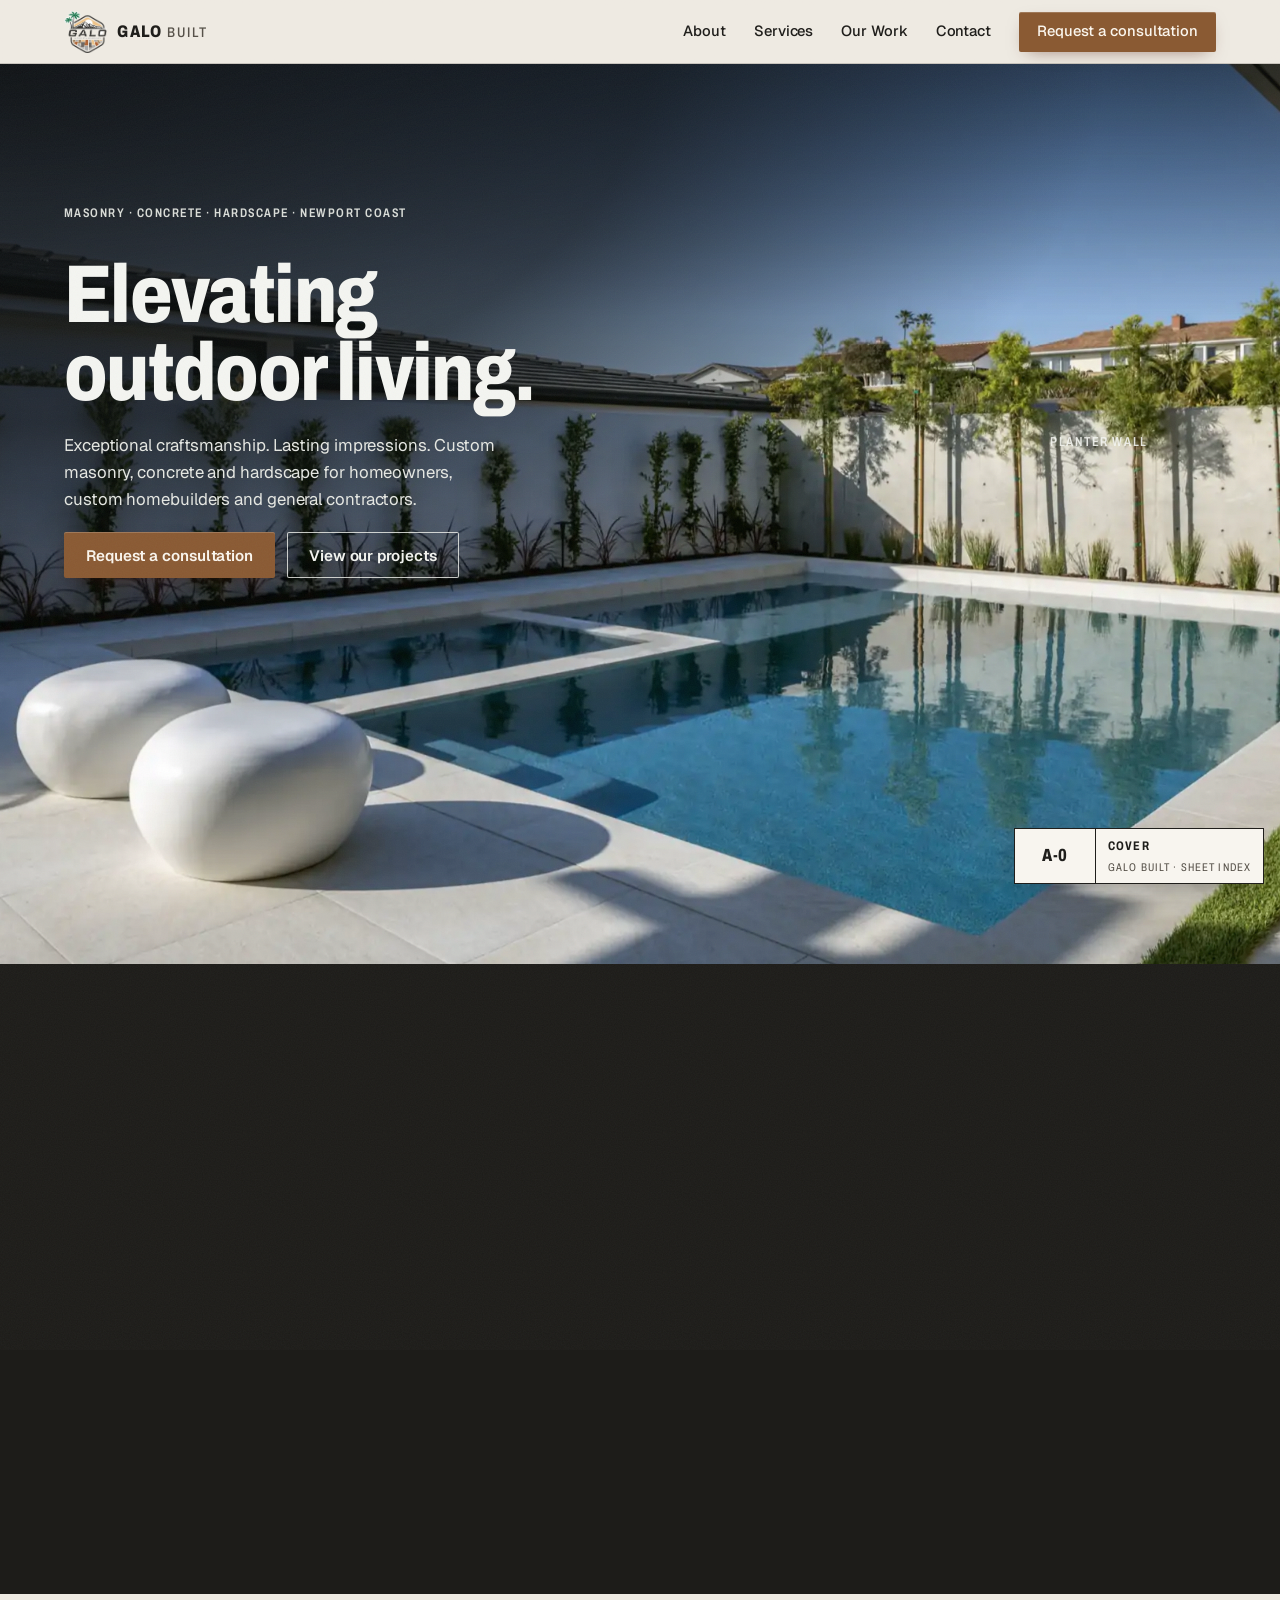
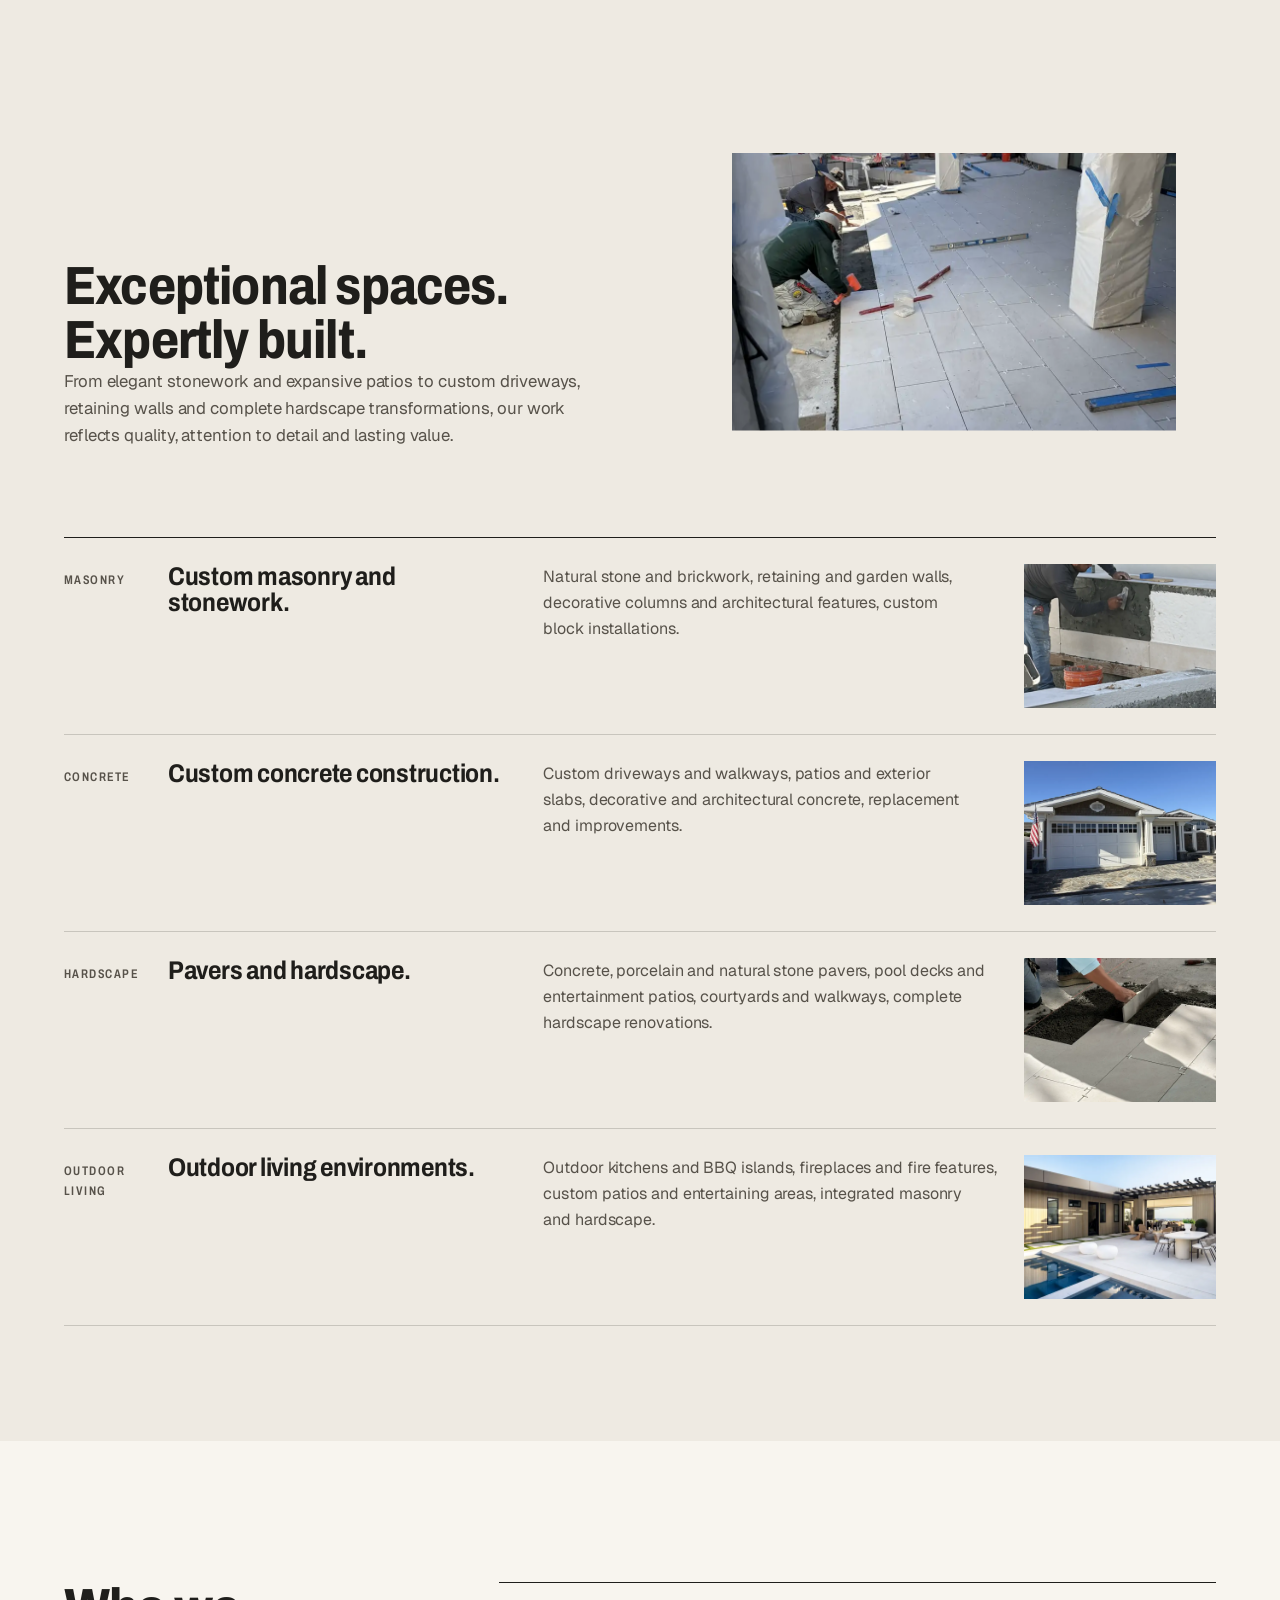
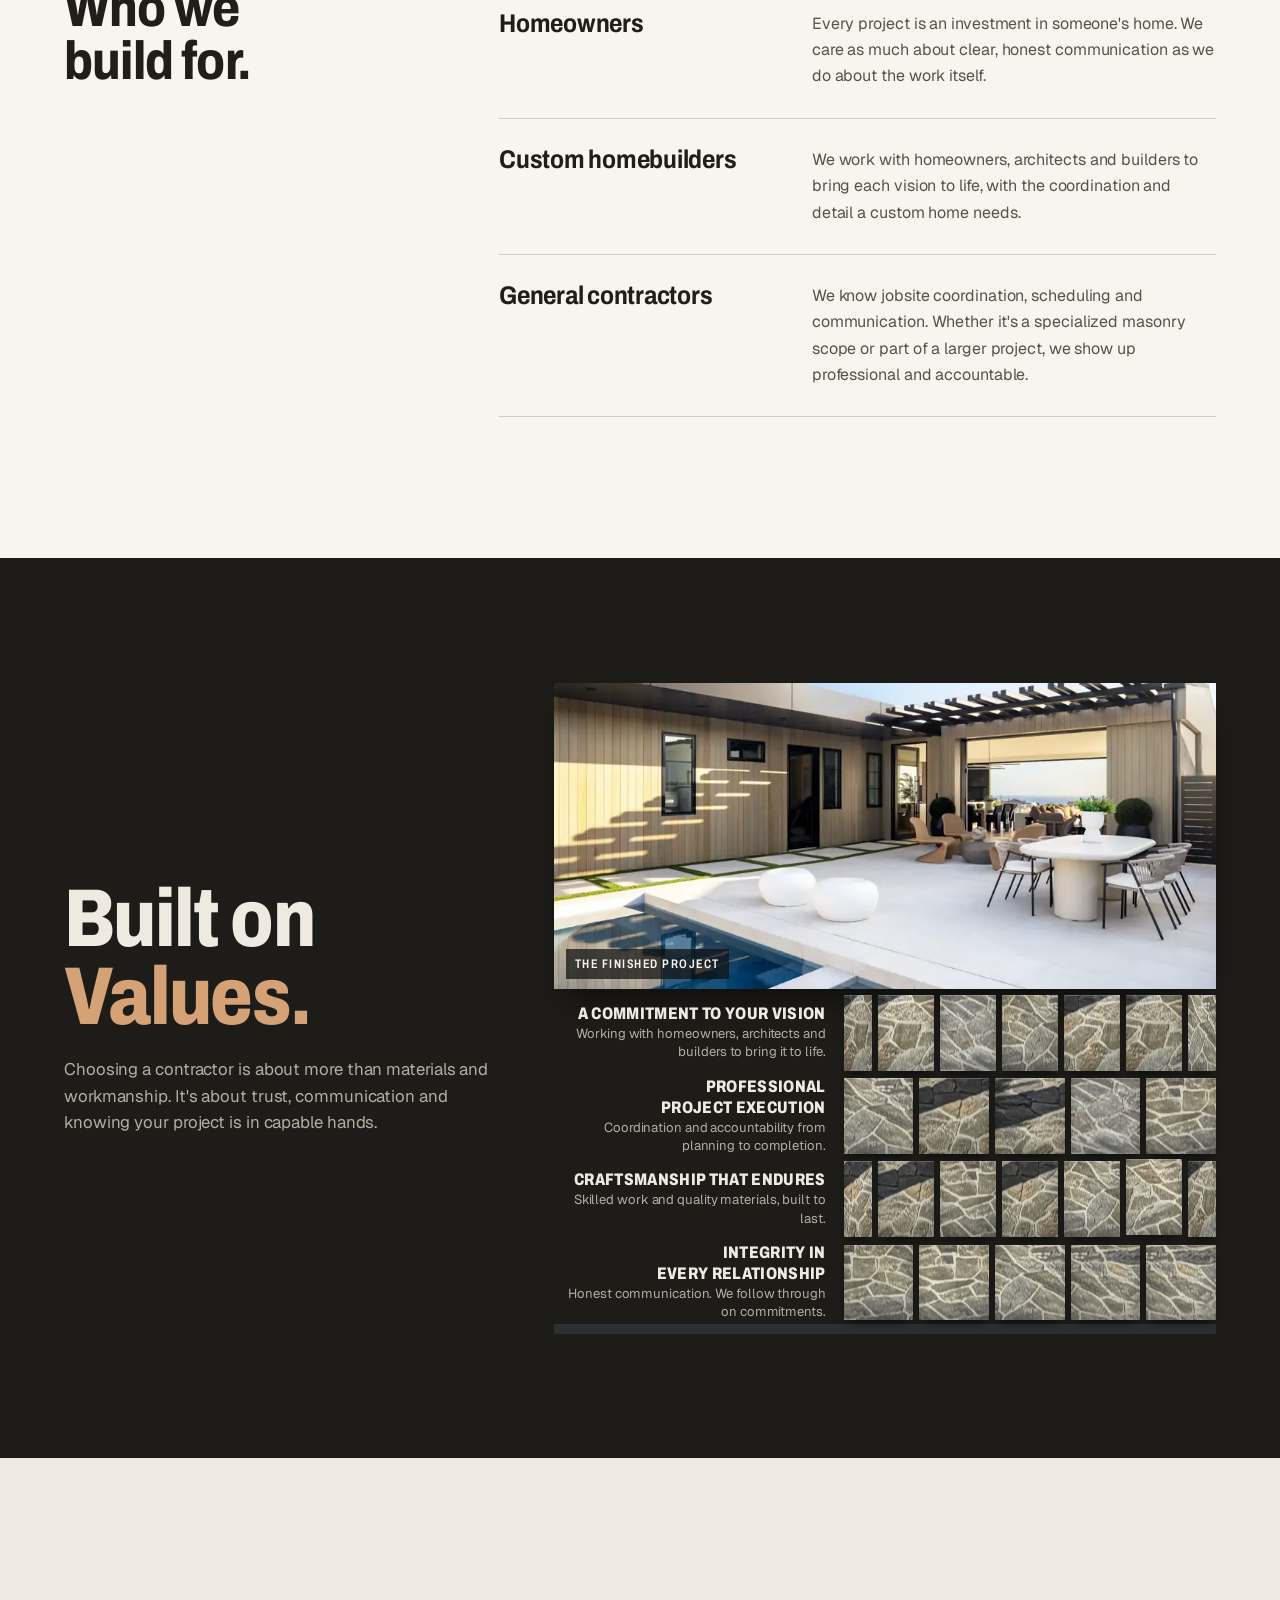
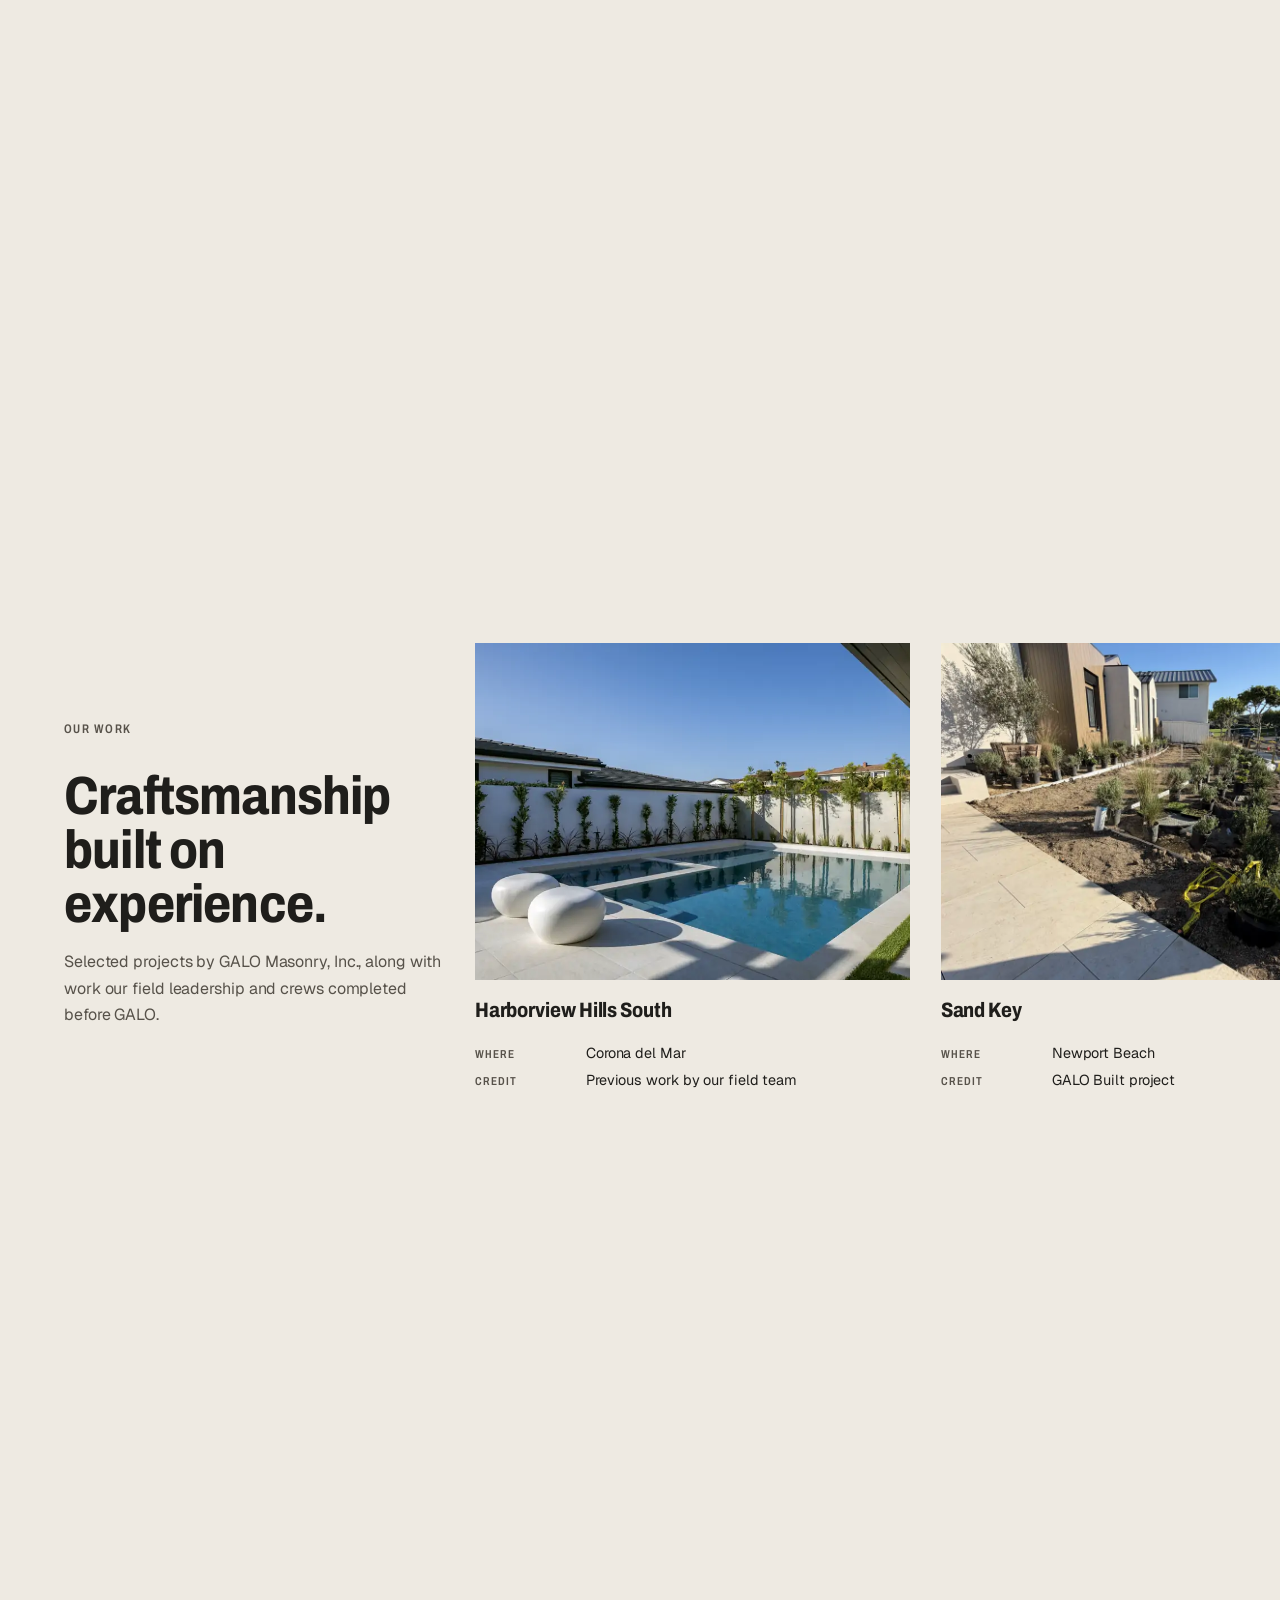
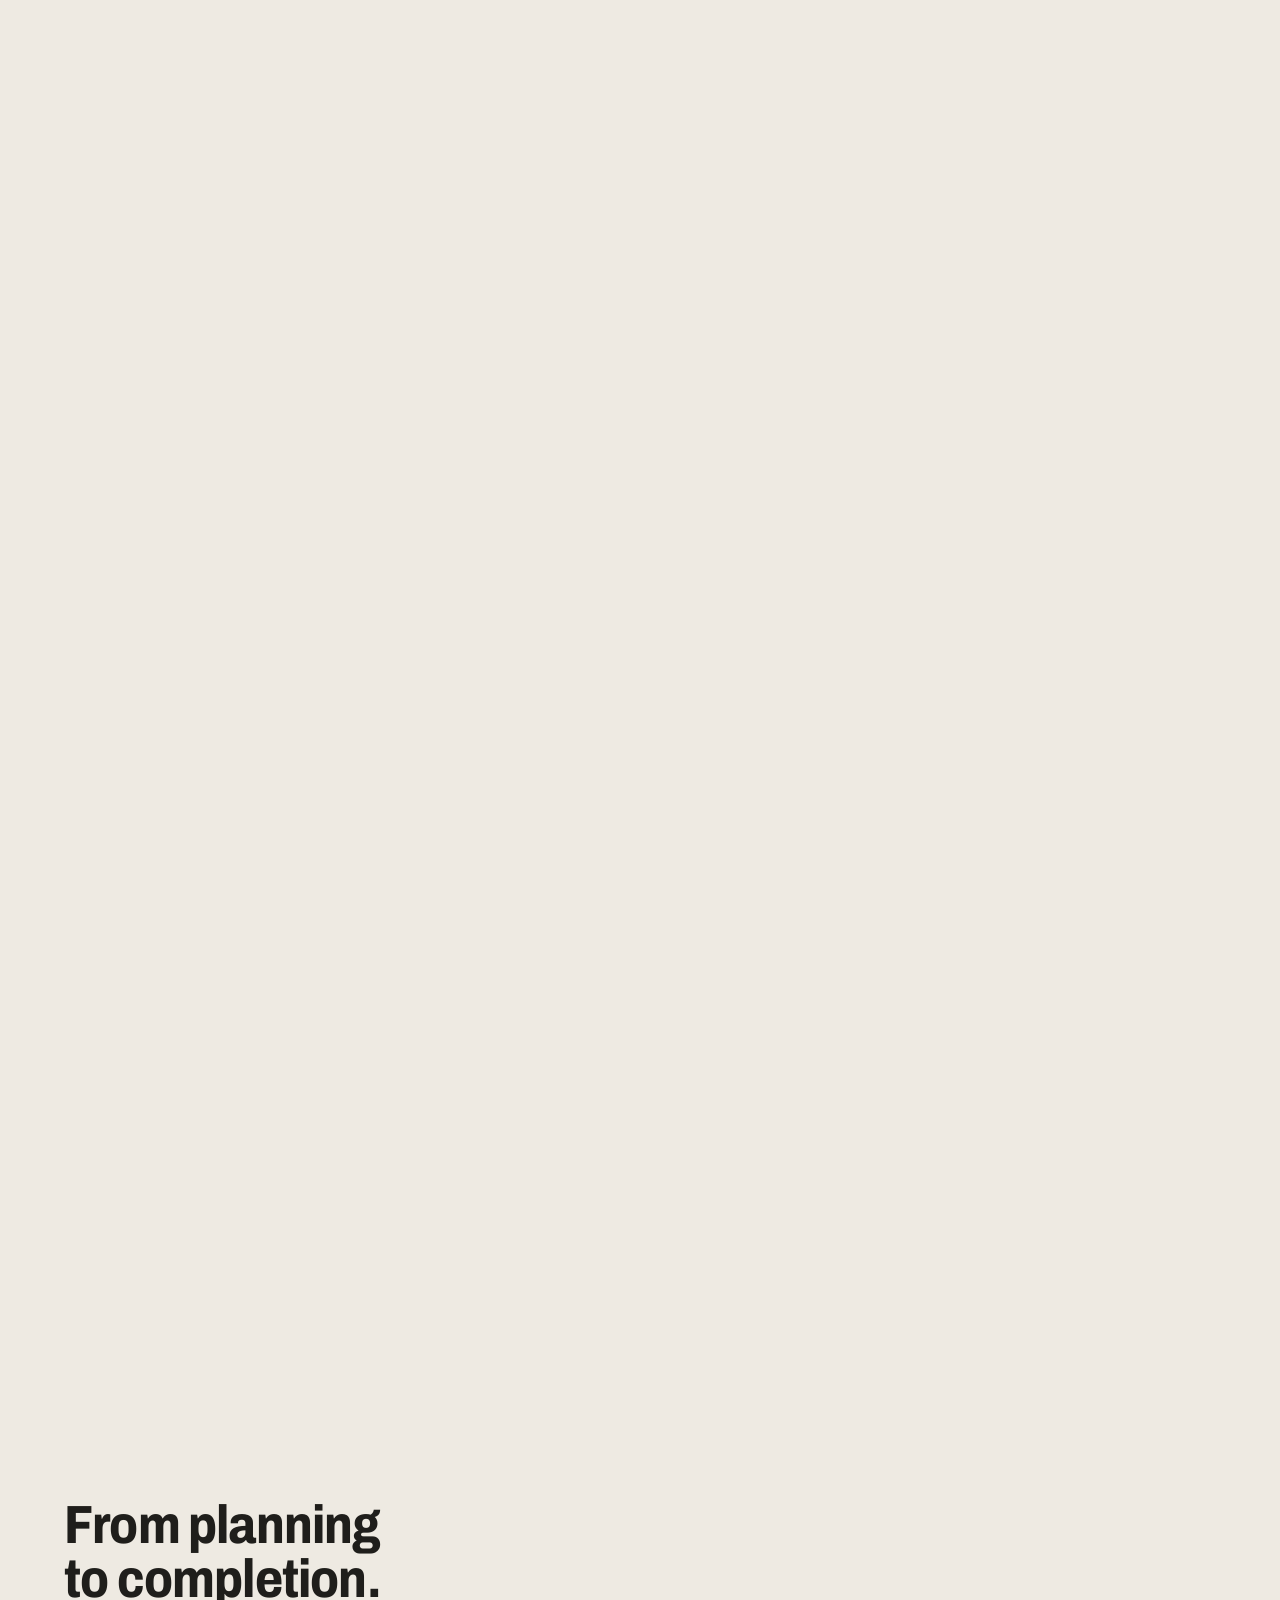
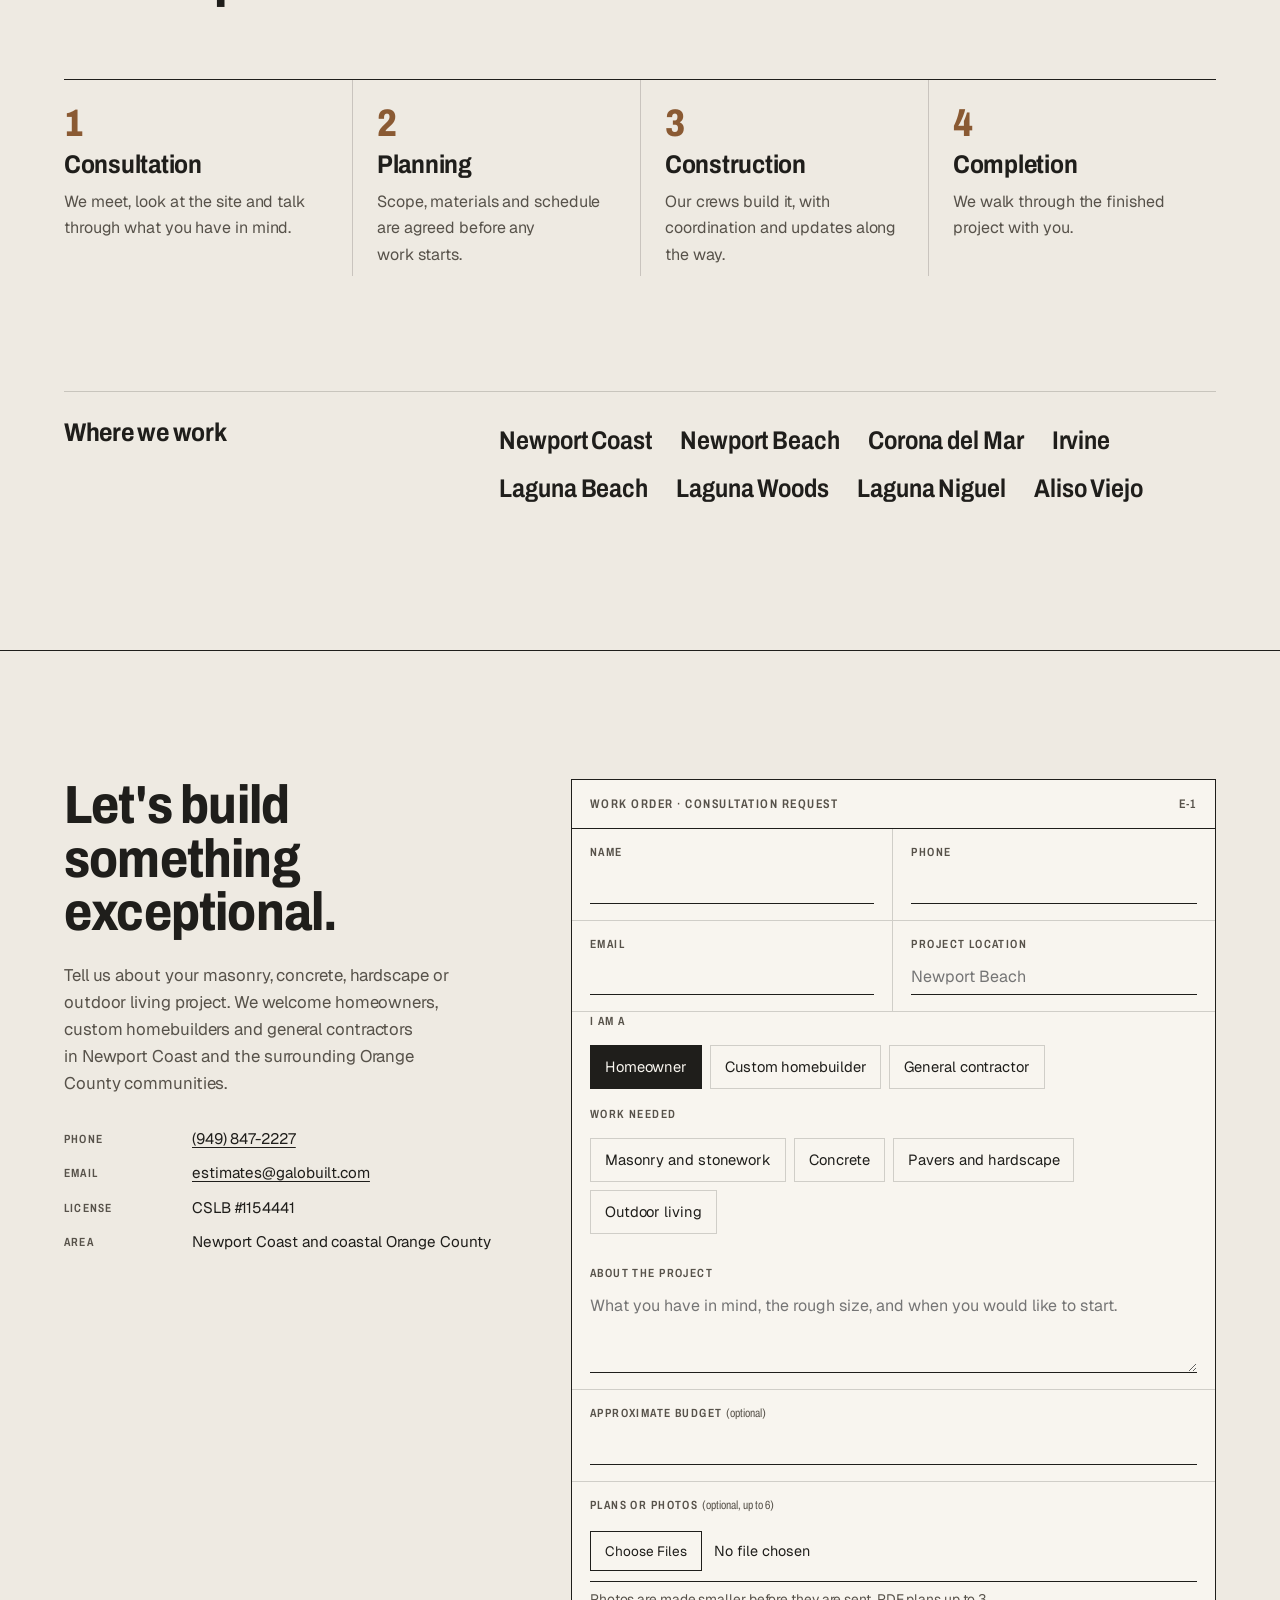
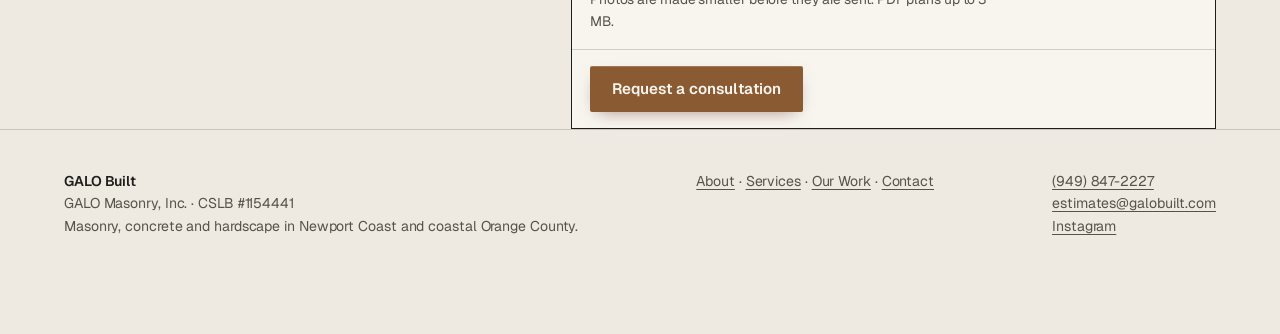
==== index.html @ 167ad01f "Website editor at /admin: page text, project photos, phone and email. Saves commit to GitHub, Vercel" ====
<!doctype html>
<html lang="en">
<head>
<meta charset="utf-8">
<meta name="viewport" content="width=device-width, initial-scale=1, viewport-fit=cover">
<title>GALO Built · Masonry, Concrete and Hardscape in Newport Coast and Orange County</title>
<meta name="description" content="GALO Built (GALO Masonry, Inc.) builds custom masonry, concrete and hardscape for homeowners, custom homebuilders and general contractors in Newport Coast, Newport Beach, Corona del Mar and coastal Orange County. CSLB #1154441.">
<link rel="icon" type="image/png" href="favicon.png">
<link rel="apple-touch-icon" href="apple-touch-icon.png">
<link rel="preconnect" href="https://fonts.googleapis.com">
<link rel="preconnect" href="https://fonts.gstatic.com" crossorigin>
<link href="https://fonts.googleapis.com/css2?family=Archivo:wdth,wght@62..125,400..900&family=Geist:wght@400;500;600&display=swap" rel="stylesheet">
<link rel="preload" as="image" href="assets/galo/hvhs-courtyard-s.webp" imagesrcset="assets/galo/hvhs-courtyard-s.webp 900w, assets/galo/hvhs-courtyard.webp 2400w" imagesizes="100vw" fetchpriority="high">
<link rel="stylesheet" href="scrollcraft.css">
<link rel="stylesheet" href="site.css">
<script type="application/ld+json">
{"@context":"https://schema.org","@type":"HomeAndConstructionBusiness","name":"GALO Built","legalName":"GALO Masonry, Inc.","url":"https://galobuilt.com","logo":"https://galobuilt.com/assets/galo/logo-512.png","image":"https://galobuilt.com/assets/galo/hvhs-courtyard.webp","telephone":"+1-949-847-2227","email":"estimates@galobuilt.com","slogan":"Built on Values","description":"Custom masonry, concrete and hardscape construction for homeowners, custom homebuilders and general contractors in Newport Coast and coastal Orange County.","areaServed":["Newport Coast","Newport Beach","Corona del Mar","Irvine","Laguna Beach","Laguna Woods","Laguna Niguel","Aliso Viejo"],"address":{"@type":"PostalAddress","addressRegion":"CA","addressCountry":"US"},"sameAs":["https://instagram.com/galobuilt"]}
</script>
<style>
  /* Reserve pinned heights before the engine runs, so nothing jumps (CLS). Same values as data-sc-span. */
  [data-sc-act][data-sc-span] { position: relative; }
  [data-sc-stage] { position: sticky; top: 0; height: 100vh; height: 100svh; overflow: clip; z-index: var(--sc-z-stage); }
  #cover[data-sc-span] { height: 170vh; }
  #values[data-sc-span] { height: 340vh; }
  #projects[data-sc-span] { height: 460vh; }
  /* ---------- Sheet A-0: cover, layered ---------- */
  .cover { background: var(--dark); }
  .cover .sc-stage { overflow: hidden; background: var(--dark); }
  .cover__back { position: absolute; inset: -6% 0 0 0; width: 100%; height: 106%; object-fit: cover; object-position: 50% 62%;
    transform: translate3d(0, calc(var(--sc-p, 0) * -3vh), 0) scale(calc(1.1 - var(--sc-p, 0) * 0.07)); transform-origin: 50% 70%; will-change: transform; }
  .cover__draft { position: absolute; inset: 0; width: 100%; height: 100%; pointer-events: none;
    transform: translate3d(0, calc(var(--sc-p, 0) * -7vh), 0); }
  .cover__draft path, .cover__draft line { stroke: rgba(244,245,241,.78); stroke-width: 1.2; fill: none; vector-effect: non-scaling-stroke;
    stroke-dasharray: 1; stroke-dashoffset: calc(1 - clamp(0, (var(--sc-p, 0) - 0.08) * 2.4, 1)); }
  .cover__draft text { fill: rgba(244,245,241,.9); font: 600 13px var(--sc-font-display); font-stretch: 75%; letter-spacing: .12em;
    opacity: clamp(0, (var(--sc-p, 0) - 0.4) * 4, 1); }
  .cover__course { position: absolute; left: -2%; right: -2%; bottom: 0; height: 46vh;
    background: url(assets/galo/flagstone.webp) 50% 50% / cover; filter: brightness(.8) contrast(1.05);
    clip-path: polygon(0 34%, 14% 34%, 14% 17%, 33% 17%, 33% 34%, 52% 34%, 52% 17%, 71% 17%, 71% 34%, 88% 34%, 88% 17%, 100% 17%, 100% 100%, 0 100%);
    transform: translate3d(0, calc(30vh - var(--sc-p, 0) * 22vh), 0); will-change: transform;
    box-shadow: 0 -30px 60px rgba(0,0,0,.4); }
  .cover__course::after { content: ""; position: absolute; inset: 0; background: linear-gradient(180deg, rgba(0,0,0,.0) 20%, rgba(14,16,17,.55) 100%); }
  .cover__copy { position: absolute; left: var(--sc-gutter); top: calc(var(--bar-h) + clamp(24px, 7vh, 96px)); z-index: 3; max-width: min(720px, 86vw); display: grid; gap: 20px; color: #F4F5F1; }
  .cover__copy .lede { color: #E6E8E3; max-width: 40ch; }
  .cover__copy .tag { color: #DADDD8; }
  .cover__ctas { display: flex; flex-wrap: wrap; gap: 12px; }
  .cover__ctas .btn--ghost { color: #F4F5F1 !important; box-shadow: inset 0 0 0 1px rgba(244,245,241,.8); }
  .cover__ctas .btn--ghost:hover { background: rgba(244,245,241,.12); }
  .cover__scrim { position: absolute; inset: 0; z-index: 2; pointer-events: none;
    background: radial-gradient(120% 95% at 0% 0%, rgba(12,14,15,.9) 0%, rgba(12,14,15,.7) 42%, rgba(12,14,15,0) 72%), linear-gradient(180deg, rgba(12,14,15,.6) 0%, rgba(12,14,15,0) 28%); }

  /* ---------- Sheet S-1: services ---------- */
  .svc { padding: clamp(80px, 11vw, 150px) 0 clamp(64px, 9vw, 120px); }
  .svc__top { display: grid; grid-template-columns: 1.05fr 1fr; gap: clamp(32px, 6vw, 96px); align-items: end; margin-bottom: clamp(48px, 7vw, 88px); }
  .svc__img { aspect-ratio: 16/10; overflow: hidden; }
  .svc__img img { width: 100%; height: 100%; object-fit: cover; }
  .svc__rows { border-top: 1px solid var(--sc-ink); }
  .svc__row { display: grid; grid-template-columns: 5rem 1fr 1.3fr 12rem; gap: 24px; align-items: start; padding: 26px 0; border-bottom: 1px solid var(--line); }
  .svc__row .tag { padding-top: 6px; }
  .svc__row p { margin: 0; }
  .svc__thumb { aspect-ratio: 4/3; overflow: hidden; }
  .svc__thumb img { width: 100%; height: 100%; object-fit: cover; transition: transform .5s var(--sc-ease-out); }
  @media (hover: hover) and (pointer: fine) { .svc__row:hover .svc__thumb img { transform: scale(1.04); } }

  /* ---------- Sheet S-2: who we build for (quiet, type only) ---------- */
  .who { background: var(--sc-surface); padding: clamp(80px, 11vw, 150px) 0; }
  .who__grid { display: grid; grid-template-columns: 1fr 2fr; gap: clamp(32px, 6vw, 96px); }
  .who__list { display: grid; gap: 0; border-top: 1px solid var(--sc-ink); }
  .who__item { display: grid; grid-template-columns: 1fr 1.4fr; gap: 24px; padding: 28px 0; border-bottom: 1px solid var(--line); }

  /* ---------- Sheet V-1: Built on Values (peak) ---------- */
  .values .sc-stage { display: grid; align-items: center; background: var(--dark); color: var(--bone); overflow: hidden; }
  .values__in { display: grid; grid-template-columns: 0.9fr 1.4fr; gap: clamp(32px, 5vw, 80px); align-items: end; width: 100%; max-width: 1320px; margin: 0 auto; padding: 0 var(--sc-gutter); }
  .values__head { display: grid; gap: 20px; align-self: center; }
  .values__head .h-xl { color: var(--bone); }
  .values__head .h-xl em { font-style: normal; color: var(--brick-light); }
  .values__head .lede { color: var(--bone-soft); }
  .site { position: relative; --k: calc((var(--sc-p, 0) - 0.06) * var(--n, 24) / 0.62); }
  .site__plate { position: relative; aspect-ratio: 16 / 7.4; overflow: hidden; margin: 0 0 0;
    --tp: clamp(0, (var(--sc-p, 0) - 0.7) * 5, 1);
    opacity: var(--tp); transform: translate3d(0, calc((1 - var(--tp)) * -14vh), 0); box-shadow: 0 18px 30px -12px rgba(0,0,0,.6); }
  .site__plate img { width: 100%; height: 100%; object-fit: cover; object-position: 50% 60%; }
  .site__plate figcaption { position: absolute; left: 12px; bottom: 10px; color: #F4F5F1; background: rgba(14,16,17,.72); padding: 5px 9px; }
  .wall { display: grid; gap: 6px; padding-top: 6px; }
  .course { display: grid; grid-template-columns: 17rem 1fr; gap: 18px; align-items: center; }
  .course__label { text-align: right; --tl: clamp(0, var(--k) - var(--last), 1); opacity: calc(0.18 + var(--tl) * 0.82); transform: translate3d(calc((1 - var(--tl)) * 10px), 0, 0); }
  .course__label { margin: 0; line-height: 1.25; }
  .course__label b { display: block; font-family: var(--sc-font-display); font-stretch: 80%; font-weight: 800; font-size: 1.05rem; white-space: normal; text-wrap: balance; letter-spacing: .02em; text-transform: uppercase; color: var(--bone); }
  .course__label span { white-space: normal; font-size: .82rem; color: var(--bone-soft); line-height: 1.4; display: block; }
  .blocks { display: flex; gap: 6px; height: clamp(52px, 8.4vh, 84px); }
  .blk { flex: 2 1 0; background: url(assets/galo/flagstone.webp) var(--bx, 0) 50% / 900% 160%; border-radius: 1px;
    box-shadow: inset 0 1px 0 rgba(255,255,255,.22), inset 0 -8px 14px rgba(0,0,0,.28), 0 6px 10px -4px rgba(0,0,0,.6);
    filter: brightness(calc(0.82 + var(--lit, 0) * 0.1));
    --t: clamp(0, var(--k) - var(--i), 1);
    opacity: var(--t); transform: translate3d(0, calc((1 - var(--t)) * -70px), 0) rotate(calc((1 - var(--t)) * var(--r, -3deg))); }
  .blk--half { flex-grow: 1; }
  .wall__base { height: 10px; background: #2B3031; margin-top: 2px; }

  /* ---------- Sheet P-1: projects rail ---------- */
  .work .sc-stage { display: flex; align-items: center; overflow: hidden; background: var(--sc-canvas); }
  .rail { display: flex; gap: clamp(20px, 2.4vw, 36px); padding: 0 var(--sc-gutter); align-items: stretch; will-change: transform; }
  .rail__lead { flex: 0 0 min(380px, 80vw); display: grid; align-content: center; gap: 18px; }
  .proj { flex: 0 0 clamp(300px, 34vw, 520px); display: grid; gap: 14px; align-content: start; margin: 0; }
  .proj__img { aspect-ratio: 4 / 3.1; overflow: hidden; background: #cfd1cd; }
  .proj__img img { width: 100%; height: 100%; object-fit: cover; }
  .proj h3 { font-family: var(--sc-font-display); font-stretch: 85%; font-weight: 750; font-size: 1.3rem; margin: 0; }
  .proj dl { display: grid; grid-template-columns: 6.2rem 1fr; gap: 4px 12px; margin: 0; font-size: .9rem; }
  .proj dt { font-family: var(--sc-font-display); font-stretch: 75%; font-weight: 600; letter-spacing: .1em; text-transform: uppercase; font-size: .72rem; color: var(--sc-ink-soft); padding-top: 3px; }
  .proj dd { margin: 0; color: var(--sc-ink); }
  .rail__end { flex: 0 0 min(320px, 76vw); display: grid; align-content: center; gap: 18px; border-left: 1px solid var(--sc-ink); padding-left: 28px; }

  /* ---------- Sheet M-1: method + area ---------- */
  .method { padding: clamp(80px, 11vw, 150px) 0; }
  .steps { display: grid; grid-template-columns: repeat(4, 1fr); border-top: 1px solid var(--sc-ink); margin-top: clamp(40px, 6vw, 72px); }
  .step { padding: 24px 24px 8px 0; display: grid; gap: 10px; align-content: start; }
  .step + .step { padding-left: 24px; border-left: 1px solid var(--line); }
  .step .num { font-family: var(--sc-font-display); font-weight: 800; font-stretch: 80%; font-size: 2.4rem; line-height: 1; color: var(--sc-accent); font-variant-numeric: tabular-nums; }
  .area { display: grid; grid-template-columns: 1fr 2fr; gap: clamp(32px, 6vw, 96px); margin-top: clamp(64px, 9vw, 120px); padding-top: 28px; border-top: 1px solid var(--line); }
  .area ul { list-style: none; margin: 0; padding: 0; display: flex; flex-wrap: wrap; gap: 6px 28px; font-family: var(--sc-font-display); font-stretch: 85%; font-weight: 650; font-size: clamp(1.2rem, 2vw, 1.7rem); }

  /* ---------- Sheet E-1: estimate ---------- */
  .estimate { padding: clamp(80px, 10vw, 140px) 0 0; border-top: 1px solid var(--sc-ink); }
  .estimate__grid { display: grid; grid-template-columns: 0.8fr 1.2fr; gap: clamp(32px, 6vw, 96px); align-items: start; }
  .estimate__side { display: grid; gap: 22px; position: sticky; top: calc(var(--bar-h) + 32px); }
  .estimate__side dl { display: grid; grid-template-columns: 7rem 1fr; gap: 10px 16px; margin: 8px 0 0; font-size: .95rem; }
  .estimate__side dt { font-family: var(--sc-font-display); font-stretch: 75%; font-weight: 600; letter-spacing: .1em; text-transform: uppercase; font-size: .74rem; color: var(--sc-ink-soft); padding-top: 3px; }
  .estimate__side dd { margin: 0; }

  @media (max-width: 900px) {
    .cover__copy { top: calc(var(--bar-h) + 24px); gap: 16px; }
    .cover__copy .h-xl { font-size: clamp(2.5rem, 11vw, 3.4rem); }
    .cover__back { object-position: 64% 60%; }
    .cover__course { height: 34vh; }
    .svc__top, .who__grid, .who__item, .area, .estimate__grid { grid-template-columns: 1fr; }
    .svc__row { grid-template-columns: 1fr; gap: 10px; }
    .svc__thumb { display: none; }
    .values__in { grid-template-columns: 1fr; gap: 22px; align-items: start; }
    .values__head .h-xl { font-size: clamp(2.3rem, 10vw, 3rem); }
    .values__head .lede { font-size: 1rem; }
    .course { grid-template-columns: 8.4rem 1fr; gap: 10px; }
    .course__label b { font-size: .8rem; line-height: 1.15; }
    .course__label span { display: none; }
    .blocks { height: 38px; gap: 4px; }
    .wall { gap: 4px; }
    .site__plate { aspect-ratio: 16 / 8; transform: translate3d(0, calc((1 - var(--tp)) * -3vh), 0); }
    .steps { grid-template-columns: 1fr 1fr; }
    .step + .step { padding-left: 0; border-left: 0; }
    .step:nth-child(even) { padding-left: 20px; border-left: 1px solid var(--line); }
    .estimate__side { position: static; }
  }
  @media (max-width: 720px) {
    .cover__scrim { background: linear-gradient(180deg, rgba(12,14,15,.82) 0%, rgba(12,14,15,.72) 45%, rgba(12,14,15,.25) 68%, rgba(12,14,15,0) 80%); }
  }
  @media (prefers-reduced-motion: reduce) {
    .blk { --t: 1; }
    .course__label { --tl: 1; }
    .site__plate { --tp: 1; }
    .cover__draft path, .cover__draft line { stroke-dashoffset: 0; }
    .cover__draft text { opacity: 1; }
  }
</style>
</head>
<body>

<div class="sc-grain" aria-hidden="true"></div>

<header class="bar">
  <a class="mark" href="index.html" aria-label="GALO Built home">
    <img class="mark__logo" src="assets/galo/logo-badge.webp" width="200" height="192" alt="">
    <span>GALO <small>BUILT</small></span>
  </a>
  <button class="menu-btn" aria-expanded="false" aria-controls="nav">Menu</button>
  <nav class="nav" id="nav" aria-label="Main">
    <a href="about.html">About</a>
    <a href="services.html">Services</a>
    <a href="projects.html">Our Work</a>
    <a href="contact.html">Contact</a>
    <a class="btn" href="#estimate">Request a consultation</a>
  </nav>
</header>

<main id="top">

  <!-- A-0 COVER: pinned layered hero. Back photo, drafting lines, stone course in front. -->
  <section class="cover" id="cover" data-sheet="A-0" data-sheet-name="Cover" data-sc-act="pin" data-sc-span="1.7">
    <div data-sc-stage>
      <img class="cover__back" fetchpriority="high" decoding="async" src="assets/galo/hvhs-courtyard.webp" srcset="assets/galo/hvhs-courtyard-s.webp 900w, assets/galo/hvhs-courtyard.webp 2400w" sizes="100vw" width="2400" height="1600" alt="Pool and pale stone deck beside a planted garden wall at a modern home in Corona del Mar">
      <svg class="cover__draft" viewBox="0 0 1600 900" preserveAspectRatio="xMidYMid slice" aria-hidden="true">
        <line pathLength="1" x1="1000" y1="392" x2="1560" y2="392"/>
        <line pathLength="1" x1="1000" y1="378" x2="1000" y2="406"/>
        <line pathLength="1" x1="1560" y1="378" x2="1560" y2="406"/>
        <path pathLength="1" d="M1578 600 V840 M1563 600 H1593 M1563 840 H1593"/>
        <text x="1210" y="382">PLANTER WALL</text>
        <text x="1600" y="745" transform="rotate(90 1600 745)">POOL COPING</text>
      </svg>
      <div class="cover__scrim" aria-hidden="true"></div>
      <div class="cover__copy" data-sc-cue="0 1 0 0">
        <p class="tag" data-k="index-1">Masonry · Concrete · Hardscape · Newport Coast</p>
        <h1 class="h-xl" data-k="index-2">Elevating outdoor living.</h1>
        <p class="lede" data-k="index-3">Exceptional craftsmanship. Lasting impressions. Custom masonry, concrete and hardscape for homeowners, custom homebuilders and general contractors.</p>
        <div class="cover__ctas">
          <a class="btn" href="#estimate">Request a consultation</a>
          <a class="btn btn--ghost" href="projects.html">View our projects</a>
        </div>
      </div>
    </div>
  </section>

  <!-- S-1 SERVICES: flow + one big reveal -->
  <section class="svc" id="services" data-sheet="S-1" data-sheet-name="Services" data-sc-act="flow">
    <div class="wrap">
      <div class="svc__top">
        <div class="sc-stack" data-sc-in data-sc-stagger="60">
          <h2 class="h-lg" data-k="index-4">Exceptional spaces. Expertly built.</h2>
          <p class="lede" data-k="index-5">From elegant stonework and expansive patios to custom driveways, retaining walls and complete hardscape transformations, our work reflects quality, attention to detail and lasting value.</p>
        </div>
        <figure class="svc__img" data-sc-reveal="left" data-sc-reveal-at="0.1 0.5">
          <img src="assets/galo/sandkey-patio-s.webp" width="900" height="1200" loading="lazy" alt="GALO crew setting large format pavers on a new patio">
        </figure>
      </div>
      <div class="svc__rows" data-sc-in data-sc-stagger="70">
        <div class="svc__row">
          <span class="tag" data-k="index-6">Masonry</span>
          <h3 class="h-md" data-k="index-7">Custom masonry and stonework.</h3>
          <p class="body" data-k="index-8">Natural stone and brickwork, retaining and garden walls, decorative columns and architectural features, custom block installations.</p>
          <div class="svc__thumb"><img src="assets/galo/sandkey-pool-s.webp" width="900" height="1200" loading="lazy" alt="Mason applying a scratch coat to a new block wall"></div>
        </div>
        <div class="svc__row">
          <span class="tag" data-k="index-9">Concrete</span>
          <h3 class="h-md" data-k="index-10">Custom concrete construction.</h3>
          <p class="body" data-k="index-11">Custom driveways and walkways, patios and exterior slabs, decorative and architectural concrete, replacement and improvements.</p>
          <div class="svc__thumb"><img src="assets/galo/outrigger-drive-s.webp" width="900" height="1200" loading="lazy" alt="Flagstone and concrete driveway in front of a shingled home"></div>
        </div>
        <div class="svc__row">
          <span class="tag" data-k="index-12">Hardscape</span>
          <h3 class="h-md" data-k="index-13">Pavers and hardscape.</h3>
          <p class="body" data-k="index-14">Concrete, porcelain and natural stone pavers, pool decks and entertainment patios, courtyards and walkways, complete hardscape renovations.</p>
          <div class="svc__thumb"><img src="assets/galo/sandkey-tile-s.webp" width="900" height="1200" loading="lazy" alt="Porcelain paver being set into a fresh mortar bed"></div>
        </div>
        <div class="svc__row">
          <span class="tag" data-k="index-15">Outdoor living</span>
          <h3 class="h-md" data-k="index-16">Outdoor living environments.</h3>
          <p class="body" data-k="index-17">Outdoor kitchens and BBQ islands, fireplaces and fire features, custom patios and entertaining areas, integrated masonry and hardscape.</p>
          <div class="svc__thumb"><img src="assets/galo/hvhs-pool-s.webp" width="900" height="600" loading="lazy" alt="Pool deck and outdoor dining area under a pergola"></div>
        </div>
      </div>
    </div>
  </section>

  <!-- S-2 WHO WE BUILD FOR: quiet, type only -->
  <section class="who" id="clients" data-sheet="S-2" data-sheet-name="Who we build for" data-sc-act="flow">
    <div class="wrap who__grid">
      <h2 class="h-lg" data-sc-in data-k="index-18">Who we build for.</h2>
      <div class="who__list" data-sc-in data-sc-stagger="70">
        <div class="who__item">
          <h3 class="h-md" data-k="index-19">Homeowners</h3>
          <p class="body" data-k="index-20">Every project is an investment in someone's home. We care as much about clear, honest communication as we do about the work itself.</p>
        </div>
        <div class="who__item">
          <h3 class="h-md" data-k="index-21">Custom homebuilders</h3>
          <p class="body" data-k="index-22">We work with homeowners, architects and builders to bring each vision to life, with the coordination and detail a custom home needs.</p>
        </div>
        <div class="who__item">
          <h3 class="h-md" data-k="index-23">General contractors</h3>
          <p class="body" data-k="index-24">We know jobsite coordination, scheduling and communication. Whether it's a specialized masonry scope or part of a larger project, we show up professional and accountable.</p>
        </div>
      </div>
    </div>
  </section>

  <!-- V-1 BUILT ON VALUES: the peak. Values laid as stone courses, project lands on top. -->
  <section class="values" id="values" data-sheet="V-1" data-sheet-name="Built on Values" data-sc-act="pin" data-sc-span="3.4">
    <div data-sc-stage>
      <div class="values__in">
        <div class="values__head" data-sc-cue="0 0.97 0 0.03">
          <h2 class="h-xl">Built on <em>Values.</em></h2>
          <p class="lede" data-k="index-25">Choosing a contractor is about more than materials and workmanship. It's about trust, communication and knowing your project is in capable hands.</p>
        </div>
        <div class="site" aria-label="Four values, laid as a wall from the bottom up: integrity in every relationship, craftsmanship that endures, professional project execution, a commitment to your vision.">
          <figure class="site__plate"><img src="assets/galo/hvhs-pool-s.webp" width="900" height="600" loading="lazy" alt=""><figcaption class="tag">The finished project</figcaption></figure>
          <div class="wall" data-wall>
            <div class="course"><p class="course__label"><b data-k="index-26">A commitment to your vision</b><span data-k="index-27">Working with homeowners, architects and builders to bring it to life.</span></p><div class="blocks"></div></div>
            <div class="course"><p class="course__label"><b data-k="index-28">Professional project execution</b><span data-k="index-29">Coordination and accountability from planning to completion.</span></p><div class="blocks"></div></div>
            <div class="course"><p class="course__label"><b data-k="index-30">Craftsmanship that endures</b><span data-k="index-31">Skilled work and quality materials, built to last.</span></p><div class="blocks"></div></div>
            <div class="course"><p class="course__label"><b data-k="index-32">Integrity in every relationship</b><span data-k="index-33">Honest communication. We follow through on commitments.</span></p><div class="blocks"></div></div>
          </div>
          <div class="wall__base" aria-hidden="true"></div>
        </div>
      </div>
    </div>
  </section>

  <!-- P-1 PROJECTS: lateral rail, fact labels -->
  <section class="work" id="projects" data-sheet="P-1" data-sheet-name="Projects" data-sc-act="pan" data-sc-span="4.6">
    <div data-sc-stage>
      <div class="rail" data-sc-pan="0.04">
        <div class="rail__lead">
          <p class="tag" data-k="index-34">Our work</p>
          <h2 class="h-lg" data-k="index-35">Craftsmanship built on experience.</h2>
          <p class="body" data-k="index-36">Selected projects by GALO Masonry, Inc., along with work our field leadership and crews completed before GALO.</p>
        </div>
        <figure class="proj">
          <div class="proj__img"><img src="assets/galo/hvhs-courtyard-s.webp" width="900" height="600" loading="lazy" alt="Pool, deck and planted garden wall at a modern home"></div>
          <h3 data-k="index-37">Harborview Hills South</h3>
          <dl><dt>Where</dt><dd data-k="index-38">Corona del Mar</dd><dt>Credit</dt><dd data-k="index-39">Previous work by our field team</dd></dl>
        </figure>
        <figure class="proj">
          <div class="proj__img"><img src="assets/galo/sandkey-entry-s.webp" width="900" height="1200" loading="lazy" alt="New front walk and planting beds at a modern home"></div>
          <h3 data-k="index-40">Sand Key</h3>
          <dl><dt>Where</dt><dd data-k="index-41">Newport Beach</dd><dt>Credit</dt><dd data-k="index-42">GALO Built project</dd></dl>
        </figure>
        <figure class="proj">
          <div class="proj__img"><img src="assets/galo/spyglass-front-s.webp" width="900" height="600" loading="lazy" alt="Front of a white modern home with a three car garage"></div>
          <h3 data-k="index-43">Spyglass</h3>
          <dl><dt>Where</dt><dd data-k="index-44">Corona del Mar</dd><dt>Credit</dt><dd data-k="index-45">Previous work by our field team</dd></dl>
        </figure>
        <figure class="proj">
          <div class="proj__img"><img src="assets/galo/outrigger-walk-s.webp" width="900" height="1200" loading="lazy" alt="Flagstone front walk at a shingled home"></div>
          <h3 data-k="index-46">Outrigger</h3>
          <dl><dt>Where</dt><dd data-k="index-47">Corona del Mar</dd><dt>Credit</dt><dd data-k="index-48">GALO Built project</dd></dl>
        </figure>
        <figure class="proj">
          <div class="proj__img"><img src="assets/galo/hvhs-front-s.webp" width="900" height="600" loading="lazy" alt="Street view of a dark modern home with a low front wall"></div>
          <h3 data-k="index-49">Harborview Hills South</h3>
          <dl><dt>Where</dt><dd data-k="index-50">Corona del Mar</dd><dt>Credit</dt><dd data-k="index-51">Previous work by our field team</dd></dl>
        </figure>
        <figure class="proj">
          <div class="proj__img"><img src="assets/galo/spyglass-walk-s.webp" width="900" height="600" loading="lazy" alt="Long stone walkway beside a glass wall and lawn"></div>
          <h3 data-k="index-52">Spyglass</h3>
          <dl><dt>Where</dt><dd data-k="index-53">Corona del Mar</dd><dt>Credit</dt><dd data-k="index-54">Previous work by our field team</dd></dl>
        </figure>
        <div class="rail__end">
          <h3 class="h-md" data-k="index-55">Want to see more?</h3>
          <p class="body" data-k="index-56">Every project, with all of its photos, is on the Our Work page.</p>
          <a class="btn btn--ghost" href="projects.html">View our projects</a>
        </div>
      </div>
    </div>
  </section>

  <!-- M-1 METHOD + AREA -->
  <section class="method" id="method" data-sheet="M-1" data-sheet-name="How a job runs" data-sc-act="flow">
    <div class="wrap">
      <h2 class="h-lg" data-sc-in style="max-width: 18ch" data-k="index-57">From planning to completion.</h2>
      <div class="steps" data-sc-in data-sc-stagger="70">
        <div class="step"><span class="num">1</span><h3 class="h-md" data-k="index-58">Consultation</h3><p class="body" data-k="index-59">We meet, look at the site and talk through what you have in mind.</p></div>
        <div class="step"><span class="num">2</span><h3 class="h-md" data-k="index-60">Planning</h3><p class="body" data-k="index-61">Scope, materials and schedule are agreed before any work starts.</p></div>
        <div class="step"><span class="num">3</span><h3 class="h-md" data-k="index-62">Construction</h3><p class="body" data-k="index-63">Our crews build it, with coordination and updates along the way.</p></div>
        <div class="step"><span class="num">4</span><h3 class="h-md" data-k="index-64">Completion</h3><p class="body" data-k="index-65">We walk through the finished project with you.</p></div>
      </div>
      <div class="area" data-sc-in data-sc-stagger="60">
        <h3 class="h-md" data-k="index-66">Where we work</h3>
        <ul>
          <li data-k="index-67">Newport Coast</li><li data-k="index-68">Newport Beach</li><li data-k="index-69">Corona del Mar</li><li data-k="index-70">Irvine</li><li data-k="index-71">Laguna Beach</li><li data-k="index-72">Laguna Woods</li><li data-k="index-73">Laguna Niguel</li><li data-k="index-74">Aliso Viejo</li>
        </ul>
      </div>
    </div>
  </section>

  <!-- E-1 ESTIMATE: the close. A work order, nothing else moving. -->
  <section class="estimate" id="estimate" data-sheet="E-1" data-sheet-name="Request a consultation" data-sc-act="flow">
    <div class="wrap estimate__grid">
      <div class="estimate__side">
        <h2 class="h-lg" data-k="index-75">Let's build something exceptional.</h2>
        <p class="lede" data-k="index-76">Tell us about your masonry, concrete, hardscape or outdoor living project. We welcome homeowners, custom homebuilders and general contractors in Newport Coast and the surrounding Orange County communities.</p>
        <dl>
          <dt>Phone</dt><dd><a href="tel:+19498472227" data-biz="phone">(949) 847-2227</a></dd>
          <dt>Email</dt><dd><a href="mailto:estimates@galobuilt.com" data-biz="email">estimates@galobuilt.com</a></dd>
          <dt>License</dt><dd data-k="index-77">CSLB #1154441</dd>
          <dt>Area</dt><dd data-k="index-78">Newport Coast and coastal Orange County</dd>
        </dl>
      </div>
      <div class="order">
        <div class="order__head"><span class="tag" data-k="index-79">Work order · Consultation request</span><span class="tag" data-k="index-80">E-1</span></div>
        <form method="post" action="#" novalidate>
          <div class="order__grid">
            <div class="field"><label for="f-name">Name</label><input id="f-name" name="name" autocomplete="name" required></div>
            <div class="field"><label for="f-phone">Phone</label><input id="f-phone" name="phone" type="tel" autocomplete="tel" required></div>
            <div class="field"><label for="f-email">Email</label><input id="f-email" name="email" type="email" autocomplete="email" required></div>
            <div class="field"><label for="f-city">Project location</label><input id="f-city" name="city" autocomplete="address-level2" placeholder="Newport Beach"></div>
            <fieldset class="field field--full"><legend>I am a</legend>
              <div class="chips">
                <label><input type="radio" name="who" value="Homeowner" checked><span>Homeowner</span></label>
                <label><input type="radio" name="who" value="Custom homebuilder"><span>Custom homebuilder</span></label>
                <label><input type="radio" name="who" value="General contractor"><span>General contractor</span></label>
              </div>
            </fieldset>
            <fieldset class="field field--full"><legend>Work needed</legend>
              <div class="chips">
                <label><input type="checkbox" name="work" value="Masonry and stonework"><span>Masonry and stonework</span></label>
                <label><input type="checkbox" name="work" value="Concrete"><span>Concrete</span></label>
                <label><input type="checkbox" name="work" value="Pavers and hardscape"><span>Pavers and hardscape</span></label>
                <label><input type="checkbox" name="work" value="Outdoor living"><span>Outdoor living</span></label>
              </div>
            </fieldset>
            <div class="field field--full"><label for="f-msg">About the project</label><textarea id="f-msg" name="message" placeholder="What you have in mind, the rough size, and when you would like to start."></textarea></div>
            <div class="field field--full"><label for="f-budget">Approximate budget <span class="opt">(optional)</span></label><input id="f-budget" name="budget" autocomplete="off"></div>
            <div class="field field--full"><label for="f-files">Plans or photos <span class="opt">(optional, up to 6)</span></label><input id="f-files" name="files" type="file" multiple accept="image/*,.heic,.pdf"><p class="form-note" data-files-note>Photos are made smaller before they are sent. PDF plans up to 3 MB.</p></div>
            <div class="hp" aria-hidden="true"><label>Leave empty <input name="company_site" tabindex="-1" autocomplete="off"></label></div>
          </div>
          <div class="order__foot">
            <p class="form-note" data-form-status role="status"></p>
            <button class="btn" type="submit">Request a consultation</button>
          </div>
        </form>
        <div class="form-done" tabindex="-1">
          <h3 class="h-md">Thanks, <span data-first>there</span>.</h3>
          <p class="body" style="margin-top:10px" data-k="index-88">Your request came through. We will call or email you soon to talk about your project.</p>
        </div>
      </div>
    </div>
    <footer class="foot">
      <div><strong>GALO Built</strong><br>GALO Masonry, Inc. · CSLB #1154441<br>Masonry, concrete and hardscape in Newport Coast and coastal Orange County.</div>
      <div><a href="about.html">About</a> · <a href="services.html">Services</a> · <a href="projects.html">Our Work</a> · <a href="contact.html">Contact</a></div>
      <div><a href="tel:+19498472227" data-biz="phone">(949) 847-2227</a><br><a href="mailto:estimates@galobuilt.com" data-biz="email">estimates@galobuilt.com</a><br><a href="https://instagram.com/galobuilt" rel="noopener" target="_blank">Instagram</a></div>
    </footer>
  </section>

</main>

<div class="titleblock">
  <span class="titleblock__sheet">A-0</span>
  <button aria-expanded="false" aria-label="Open sheet index"><span class="titleblock__name">Cover</span><span class="titleblock__proj">GALO Built · Sheet index</span></button>
  <ul class="sheets"></ul>
</div>

<script>
  // Build the values wall: decorative blocks in running bond, numbered bottom-up.
  (function () {
    const wall = document.querySelector('[data-wall]');
    const courses = [...wall.querySelectorAll('.course')].reverse(); // bottom first
    let i = 0;
    const rnd = (s => () => (s = (s * 9301 + 49297) % 233280) / 233280)(7);
    courses.forEach((c, row) => {
      const blocks = c.querySelector('.blocks');
      const half = row % 2 === 1;
      const n = half ? 6 : 5;
      const parts = [];
      if (half) parts.push('half');
      for (let k = 0; k < n - (half ? 1 : 0); k++) parts.push('full');
      if (half) parts.push('half');
      parts.forEach(kind => {
        const b = document.createElement('span');
        b.className = 'blk' + (kind === 'half' ? ' blk--half' : '');
        b.style.setProperty('--i', i++);
        b.style.setProperty('--bx', Math.round(rnd() * 100) + '%');
        b.style.setProperty('--by', Math.round(rnd() * 100) + '%');
        b.style.setProperty('--r', ((rnd() * 6) - 3).toFixed(1) + 'deg');
        b.style.setProperty('--lit', rnd().toFixed(2));
        blocks.appendChild(b);
      });
      c.querySelector('.course__label').style.setProperty('--last', i - 0.4);
    });
    wall.parentElement.style.setProperty('--n', i);
  })();
</script>
<script src="scrollcraft.js"></script>
<script>ScrollCraft.mount(document.body);</script>
<script src="site.js"></script>
</body>
</html>
---- scrollcraft.css ----
/* ============================================================================
   scrollcraft.css: the taste floor
   ----------------------------------------------------------------------------
   Two layers, and the split matters:

     TOKENS   what you override per brand. Colour roles, the type ramp, the
              spacing scale, elevation, motion. A brand is ~12 values.
     DEVICES  what the engine drives. Do not restyle these to taste; they are
              the mechanism. Style your own markup instead.

   Nothing here draws a "component". There are no card, badge, or pill classes,
   because a stylesheet that ships those is how every page built on it ends up
   with the same shapes. You get a floor and a vocabulary; the composition is
   yours.
   ========================================================================== */

/* ---------------------------------------------------------------- tokens -- */
:root {
  /* --- colour roles. Override these six and the page is rebranded. -------- */
  --sc-canvas:      #08090b;   /* the page ground. Drift interpolates this.   */
  --sc-surface:     #101217;   /* anything raised off the ground             */
  --sc-ink:         #f4f2ef;   /* primary text                               */
  --sc-ink-soft:    #9a9ba1;   /* secondary text. Tinted, never flat gray.   */
  --sc-accent:      #d8ff3e;   /* ONE accent. It owns a region, not confetti. */
  --sc-accent-ink:  #08090b;   /* text that sits on the accent               */

  --sc-hairline:    color-mix(in oklab, var(--sc-ink) 12%, transparent);
  --sc-hairline-strong: color-mix(in oklab, var(--sc-ink) 22%, transparent);

  /* --- type. Two families max. Display carries voice, text carries prose. - */
  --sc-font-display: "Instrument Sans", "Geist", system-ui, sans-serif;
  --sc-font-text:    "Geist", system-ui, sans-serif;
  --sc-font-mono:    "Geist Mono", ui-monospace, monospace;

  /* Fluid ramp. Tracking tightens as size grows because a face set at 6rem
     with 0 tracking reads loose; this is optical correction, not decoration. */
  --sc-t-xs:   clamp(0.75rem, 0.72rem + 0.15vw, 0.82rem);
  --sc-t-sm:   clamp(0.875rem, 0.84rem + 0.18vw, 0.95rem);
  --sc-t-base: clamp(1rem, 0.96rem + 0.22vw, 1.125rem);
  --sc-t-lg:   clamp(1.2rem, 1.1rem + 0.5vw, 1.5rem);
  --sc-t-xl:   clamp(1.6rem, 1.35rem + 1.2vw, 2.25rem);
  --sc-t-2xl:  clamp(2.1rem, 1.6rem + 2.4vw, 3.4rem);
  --sc-t-3xl:  clamp(2.8rem, 1.9rem + 4.2vw, 5rem);
  --sc-t-4xl:  clamp(3.4rem, 1.9rem + 6.6vw, 7.5rem);

  --sc-track-tight:  -0.035em;
  --sc-track-snug:   -0.02em;
  --sc-track-normal: -0.005em;
  --sc-track-wide:    0.08em;

  --sc-leading-none: 0.94;
  --sc-leading-tight: 1.06;
  --sc-leading-body: 1.62;

  --sc-measure: 62ch;

  /* --- space. 4px base: the useful middle steps an 8-only scale misses. --- */
  --sc-1: 0.25rem;  --sc-2: 0.5rem;   --sc-3: 0.75rem;  --sc-4: 1rem;
  --sc-5: 1.5rem;   --sc-6: 2rem;     --sc-7: 3rem;     --sc-8: 4rem;
  --sc-9: 6rem;     --sc-10: 8rem;    --sc-11: 12rem;

  /* Section rhythm is fluid so a phone doesn't inherit desktop air. */
  --sc-section: clamp(4.5rem, 9vw, 11rem);
  --sc-gutter:  clamp(1.25rem, 5vw, 5.5rem);
  --sc-maxw:    82rem;

  /* --- radius. Pick one scale for the page and hold it. ------------------- */
  --sc-r-sm: 6px;  --sc-r-md: 12px;  --sc-r-lg: 20px;  --sc-r-pill: 999px;

  /* --- elevation. Every shadow has an offset AND a soft blur, and is tinted
         to the canvas hue. A zero-offset coloured halo is decoration, not
         depth, so there isn't one here. ---------------------------------- */
  --sc-shadow-color: 220 40% 2%;
  --sc-e1: 0 1px 2px hsl(var(--sc-shadow-color) / 0.28),
           0 2px 6px -1px hsl(var(--sc-shadow-color) / 0.20);
  --sc-e2: 0 2px 4px hsl(var(--sc-shadow-color) / 0.24),
           0 8px 18px -4px hsl(var(--sc-shadow-color) / 0.30);
  --sc-e3: 0 4px 8px hsl(var(--sc-shadow-color) / 0.22),
           0 18px 40px -8px hsl(var(--sc-shadow-color) / 0.38),
           0 48px 90px -24px hsl(var(--sc-shadow-color) / 0.30);

  /* Edge light: a 1px top highlight sells a raised surface better than any
     amount of blur, because real raised things catch light on their lip. */
  --sc-edge: inset 0 1px 0 color-mix(in oklab, var(--sc-ink) 10%, transparent);

  /* --- motion. Built-in CSS easings are too weak for UI. ------------------ */
  --sc-ease-out:    cubic-bezier(0.23, 1, 0.32, 1);
  --sc-ease-in-out: cubic-bezier(0.77, 0, 0.175, 1);
  --sc-ease-drawer: cubic-bezier(0.32, 0.72, 0, 1);
  --sc-d-fast: 160ms;  --sc-d-base: 240ms;  --sc-d-slow: 420ms;

  --sc-z-stage: 1; --sc-z-copy: 20; --sc-z-chrome: 60;
}

/* --------------------------------------------------------------- reset -- */
*, *::before, *::after { box-sizing: border-box; }
html { -webkit-text-size-adjust: 100%; scroll-behavior: smooth; }
@media (prefers-reduced-motion: reduce) { html { scroll-behavior: auto; } }

body {
  margin: 0;
  background: var(--sc-canvas);
  color: var(--sc-ink);
  font-family: var(--sc-font-text);
  font-size: var(--sc-t-base);
  line-height: var(--sc-leading-body);
  letter-spacing: var(--sc-track-normal);
  -webkit-font-smoothing: antialiased;
  text-rendering: optimizeLegibility;
  font-synthesis-weight: none;
  overflow-x: clip;
}
img, video, canvas, svg { display: block; max-width: 100%; }
button, input, select, textarea { font: inherit; color: inherit; }

/* ------------------------------------------------- the browser surfaces --
   The parts you did not draw still carry the design. Selection, caret, focus
   ring, scrollbar and tabular numerals all ship with defaults that belong to no
   design system. Theming them is the cheapest signal that a page was built
   rather than assembled, and it is the step that gets skipped most reliably. */
::selection { background: var(--sc-accent); color: var(--sc-accent-ink); }
:root { caret-color: var(--sc-accent); accent-color: var(--sc-accent); }
:focus-visible {
  outline: 2px solid var(--sc-accent);
  outline-offset: 3px;
  border-radius: var(--sc-r-sm);
}
:where(a) { color: inherit; text-decoration-thickness: 1px; text-underline-offset: 0.22em; }
@supports (scrollbar-color: auto) {
  html { scrollbar-color: color-mix(in oklab, var(--sc-ink) 26%, transparent) transparent; scrollbar-width: thin; }
}
:where(table, .sc-nums, [data-sc-count]) { font-variant-numeric: tabular-nums; }

/* ----------------------------------------------------------- typography -- */
.sc-display {
  font-family: var(--sc-font-display);
  font-weight: 500;
  line-height: var(--sc-leading-none);
  letter-spacing: var(--sc-track-tight);
  text-wrap: balance;
  margin: 0;
}
.sc-display--xl { font-size: var(--sc-t-4xl); }
.sc-display--lg { font-size: var(--sc-t-3xl); }
.sc-display--md { font-size: var(--sc-t-2xl); letter-spacing: var(--sc-track-snug); }
.sc-lede {
  font-size: var(--sc-t-lg);
  line-height: 1.44;
  letter-spacing: var(--sc-track-snug);
  color: var(--sc-ink);
  max-width: 46ch;
  text-wrap: pretty;
  margin: 0;
}
.sc-body { max-width: var(--sc-measure); color: var(--sc-ink-soft); text-wrap: pretty; margin: 0; }
.sc-label {
  font-family: var(--sc-font-mono);
  font-size: var(--sc-t-xs);
  letter-spacing: var(--sc-track-wide);
  text-transform: uppercase;
  color: var(--sc-ink-soft);
}

/* ---------------------------------------------------------------- layout -- */
.sc-wrap { width: 100%; max-width: var(--sc-maxw); margin-inline: auto; padding-inline: var(--sc-gutter); }
.sc-section { padding-block: var(--sc-section); }
/* More space above a heading than below it: the gap belongs to the boundary,
   not to the pair. */
.sc-stack > * + * { margin-top: var(--sc-4); }
.sc-stack > :is(h1,h2,h3) { margin-top: var(--sc-7); }
.sc-stack > :is(h1,h2,h3):first-child { margin-top: 0; }
.sc-rule { height: 1px; border: 0; background: var(--sc-hairline); margin: 0; }

/* =============================================================== DEVICES ==
   Driven by the engine. Restyle your own markup, not these.                */

.sc-act--pinned { position: relative; }
.sc-stage {
  position: sticky; top: 0;
  height: 100vh; height: 100svh;
  overflow: clip;
  z-index: var(--sc-z-stage);
}

/* scrub / sequence media */
.sc-stage :is(video[data-sc-scrub], canvas[data-sc-sequence], .sc-stage__poster) {
  position: absolute; inset: 0;
  width: 100%; height: 100%;
  object-fit: cover;
}
video[data-sc-scrub] { opacity: 0; transition: opacity 380ms var(--sc-ease-out); }
.sc-has-clip video[data-sc-scrub] { opacity: 1; }
/* The poster is a live frame-holder, not a placeholder: it stays up until a
   real video frame has painted, which is what stops the blank-stage flash. */
.sc-stage__poster { z-index: 0; transition: opacity 380ms var(--sc-ease-out); }
.sc-has-clip .sc-stage__poster { opacity: 0; }

/* A scrim only where text sits. A full-frame darkening layer flattens the
   image everywhere to fix contrast in one corner. */
.sc-scrim {
  position: absolute; inset: 0; pointer-events: none; z-index: 1;
  background: linear-gradient(
    var(--sc-scrim-angle, 180deg),
    color-mix(in oklab, var(--sc-canvas) var(--sc-scrim-a, 78%), transparent) 0%,
    color-mix(in oklab, var(--sc-canvas) 30%, transparent) 42%,
    transparent 68%);
}
/* Point the scrim at the copy. A scrim gradient that darkens the top while the
   copy sits at the bottom fixes contrast nowhere and flattens the image
   everywhere, which is the most common way text-over-video goes wrong. */
.sc-scrim--bottom { --sc-scrim-angle: 0deg; }
.sc-scrim--left   { --sc-scrim-angle: 90deg; }
.sc-scrim--right  { --sc-scrim-angle: 270deg; }

/* Corner scrims, for copy anchored to a corner. An edge gradient has to darken
   a whole band across the frame to cover one corner; a corner gradient puts the
   density where the text is and leaves the rest of the image alone. Pair with
   .sc-copy--lead / .sc-copy--trail. */
.sc-scrim--lead {
  background: linear-gradient(to top right,
    color-mix(in oklab, var(--sc-canvas) 94%, transparent) 0%,
    color-mix(in oklab, var(--sc-canvas) 72%, transparent) 30%,
    color-mix(in oklab, var(--sc-canvas) 30%, transparent) 52%,
    transparent 72%);
}
.sc-scrim--trail {
  background: linear-gradient(to top left,
    color-mix(in oklab, var(--sc-canvas) 94%, transparent) 0%,
    color-mix(in oklab, var(--sc-canvas) 72%, transparent) 30%,
    color-mix(in oklab, var(--sc-canvas) 30%, transparent) 52%,
    transparent 72%);
}
/* A band across the bottom, for copy that spans the full width of the frame.
   That is what both corner anchors become below 860px, and it is also the right
   shape whenever the copy block is wider than a corner. */
.sc-scrim--band {
  background: linear-gradient(to top,
    color-mix(in oklab, var(--sc-canvas) 94%, transparent) 0%,
    color-mix(in oklab, var(--sc-canvas) 74%, transparent) 22%,
    color-mix(in oklab, var(--sc-canvas) 30%, transparent) 42%,
    transparent 58%);
}
.sc-scrim--vignette {
  background: radial-gradient(120% 90% at 50% 45%, transparent 40%,
              color-mix(in oklab, var(--sc-canvas) 70%, transparent) 100%);
}

/* copy over a stage.
   max-width is in rem, never ch. A `ch` on this container resolves against the
   CONTAINER's font-size (body size), not the display size of the heading inside
   it, so `max-width: 20ch` here silently produces a ~180px column and wraps a
   hero headline to six lines. Set a ch measure on the text element itself. */
.sc-copy {
  position: absolute; z-index: var(--sc-z-copy);
  inset-inline: var(--sc-gutter);
  max-width: min(46rem, 76vw);
  will-change: opacity, transform;
}
.sc-copy--lead   { left: var(--sc-gutter); bottom: clamp(3rem, 12vh, 9rem); }
/* inset-inline FIRST. It is the shorthand for left+right, so declaring it after
   `left: 50%` resets left to auto and the block drifts off the left edge. */
.sc-copy--center { inset-inline: auto; left: 50%; top: 50%; translate: -50% -50%; text-align: center; }
.sc-copy--trail  { inset-inline: auto; right: var(--sc-gutter); bottom: clamp(3rem, 12vh, 9rem); text-align: right; }

/* cue defaults: the engine writes opacity/transform inline, these are the
   pre-paint state so nothing flashes before the first read() */
[data-sc-cue] { opacity: 0; will-change: opacity, transform; }
.sc-ready [data-sc-cue] { transition: none; }

/* kinetic split */
.sc-split { display: inline-block; overflow: hidden; vertical-align: top; }
/* Descenders live below the baseline; a line mask clipped to the line box eats
   the tails off g, y, p, j. The padding buys them room back. */
.sc-split--line { display: block; padding-bottom: 0.14em; margin-bottom: -0.14em; }
.sc-split__i { display: inline-block; will-change: transform, opacity; }
.sc-is-split { opacity: 1 !important; }

/* horizontal rail */
[data-sc-pan] { display: flex; will-change: transform; }

/* reveal + parallax */
[data-sc-reveal] { will-change: clip-path; }
[data-sc-parallax] { will-change: transform; }

/* flow reveal (fires once) */
[data-sc-in], [data-sc-stagger] > * {
  opacity: 0;
  transform: translate3d(0, 14px, 0);
  transition: opacity 620ms var(--sc-ease-out), transform 620ms var(--sc-ease-out);
}
[data-sc-in].sc-in, [data-sc-stagger] > .sc-in { opacity: 1; transform: none; }

/* pointer devices */
[data-sc-tilt] { transform-style: preserve-3d; will-change: transform; }
[data-sc-magnet] { will-change: transform; }
/* isolation always; position only if nothing more specific already set it.
   Written with :where() (zero specificity) on purpose: a plain `position:
   relative` here has the same weight as `.sc-stage` and, being later in the
   file, silently wins. A stage carrying both attributes then stops being
   sticky and the whole act scrolls away instead of pinning. */
[data-sc-spotlight] { isolation: isolate; }
:where([data-sc-spotlight]) { position: relative; }
[data-sc-spotlight]::after {
  content: ""; position: absolute; inset: 0; pointer-events: none; z-index: 2;
  background: radial-gradient(
    28rem 28rem at calc(var(--sc-mx, 0.5) * 100%) calc(var(--sc-my, 0.5) * 100%),
    color-mix(in oklab, var(--sc-accent) 16%, transparent), transparent 70%);
  opacity: 0; transition: opacity var(--sc-d-slow) var(--sc-ease-out);
}
[data-sc-spotlight]:hover::after { opacity: 1; }

/* =========================================================== WORLDFLIGHT ==
   One fixed stage for the whole page. The only thing in document flow is the
   spacer, and it is empty. If you find yourself adding a section here, you want
   act mode instead: the moment a real block scrolls past the fixed stage, the
   page has a seam again and the whole point is gone.                        */

[data-sc-mode="worldflight"] { position: relative; }

.sc-world {
  position: fixed; inset: 0;
  overflow: clip;
  z-index: var(--sc-z-stage);
  background: var(--sc-canvas);
}

/* Every leg is mounted for the life of the page and stacked in the same box.
   The engine owns opacity, visibility and z-index here; do not set them. */
.sc-world__seg {
  position: absolute; inset: 0;
  opacity: 0;
  will-change: opacity;
}
.sc-world__seg > :is(video, img, canvas) {
  position: absolute; inset: 0;
  width: 100%; height: 100%;
  object-fit: cover;
}
/* The poster is the frame-holder AND the first camera move: the engine pushes
   it in slowly until a real decoded frame is available to replace it. */
.sc-world__poster {
  z-index: 0;
  transform-origin: 50% 50%;
  transition: opacity 420ms var(--sc-ease-out);
}
.sc-world__seg > video { z-index: 1; }
.sc-world__seg.sc-has-clip .sc-world__poster { opacity: 0; }
/* The act stylesheet lights a clip through its ancestor act. A worldflight leg
   has no act, so match the class the engine also writes on the clip itself. */
video[data-sc-scrub].sc-has-clip { opacity: 1; }

/* The copy layer is fixed too, and inert by default: the engine hands
   pointer-events back to a block only while it is actually legible. */
.sc-world__copy {
  position: fixed; inset: 0;
  z-index: var(--sc-z-copy);
  pointer-events: none;
}
.sc-world__scrim { position: absolute; inset: 0; pointer-events: none; z-index: 0; }
[data-sc-copy] {
  opacity: 0;
  pointer-events: none;
  will-change: opacity, transform;
}
.sc-ready [data-sc-copy] { transition: none; }

/* The track. Empty on purpose. */
.sc-world__spacer { pointer-events: none; }

/* scroll progress */
[data-sc-progress] {
  position: fixed; inset: 0 0 auto 0; height: 2px; z-index: var(--sc-z-chrome);
  background: var(--sc-accent); transform-origin: 0 50%; transform: scaleX(0);
  will-change: transform;
}

/* ----------------------------------------------------------- atmosphere --
   Depth is not only shadow. Grain keeps a flat dark ground from banding, and
   it is the difference between "a dark page" and "a lit room". */
.sc-grain { position: fixed; inset: 0; pointer-events: none; z-index: 3; opacity: 0.045; }
.sc-grain::before {
  content: ""; position: absolute; inset: -50%;
  background-image: url("data:image/svg+xml;utf8,<svg xmlns='http://www.w3.org/2000/svg' width='140' height='140'><filter id='n'><feTurbulence type='fractalNoise' baseFrequency='0.85' numOctaves='3'/></filter><rect width='140' height='140' filter='url(%23n)'/></svg>");
}

/* -------------------------------------------------------- reduced motion -- */
@media (prefers-reduced-motion: reduce) {
  /* Fewer and gentler, not zero. Opacity still carries the reveal so the page
     is comprehensible; every position change is dropped. */
  [data-sc-in], [data-sc-stagger] > * { transform: none; transition-duration: 220ms; }
  [data-sc-parallax], [data-sc-pan], .sc-split__i { transform: none !important; }
  /* A wipe is a position change too. Show reveal content settled. */
  [data-sc-reveal] { clip-path: none !important; }
  /* A rail's transform IS its navigation, not decoration. Zeroing it the way
     parallax and kinetic type are zeroed parks the act on its first screenful
     and makes everything past the fold unreachable: a device degrading into
     missing content. Hand the travel back to the reader as an ordinary scroll
     region instead, so the same items are all still gettable without motion.
     A build that would rather re-lay the rail out as a grid can still do that;
     this is the floor, not the ceiling. */
  [data-sc-act="pan"] .sc-stage,
  [data-sc-act="pan"] [data-sc-stage] {
    overflow-x: auto; overflow-y: hidden;
    overscroll-behavior-x: contain;
    scroll-snap-type: x proximity;
  }
  [data-sc-pan] > * { scroll-snap-align: center; }
  [data-sc-spotlight]::after { display: none; }
  /* A worldflight keeps its whole story here. No clip is ever fetched, so the
     posters are the film, and they cross-dissolve through exactly the same
     seams at exactly the same scroll positions. The push-in and the copy drift
     are the only things that go. */
  .sc-world__poster, [data-sc-copy] { transform: none !important; }
}

/* --------------------------------------------------------------- mobile -- */
@media (max-width: 860px) {
  .sc-copy { inset-inline: var(--sc-gutter); max-width: none; }
  .sc-copy--trail { text-align: left; }
  .sc-stage { height: 100svh; }
  /* .sc-copy--trail re-anchors to the left and spans the full width here, so a
     bottom-RIGHT corner gradient darkens the one corner the copy just left and
     guarantees a contrast failure over any bright clip. Point the density at
     the copy: the same band .sc-scrim--band paints. */
  .sc-scrim--trail {
    background: linear-gradient(to top,
      color-mix(in oklab, var(--sc-canvas) 94%, transparent) 0%,
      color-mix(in oklab, var(--sc-canvas) 74%, transparent) 22%,
      color-mix(in oklab, var(--sc-canvas) 30%, transparent) 42%,
      transparent 58%);
  }
}
---- site.css ----
/* GALO Built: page styles on top of scrollcraft.css. Tokens first. */
:root {
  --sc-canvas: #EEEAE2;
  --sc-surface: #F8F5EF;
  --sc-ink: #1F1E1B;
  --sc-ink-soft: #57524A;
  --sc-accent: #8A5A33;
  --sc-accent-ink: #FBF6EE;
  --sc-font-display: "Archivo", system-ui, sans-serif;
  --sc-font-text: "Geist", system-ui, sans-serif;
  --line: color-mix(in oklab, var(--sc-ink) 18%, transparent);
  --dark: #1D1C19;
  --dark-2: #1F2324;
  --bone: #EEEAE2;
  --bone-soft: #B4ADA2;
  --brick-light: #D4A274;
  --bar-h: 64px;
}
html { background: var(--sc-canvas); }
body { background: var(--sc-canvas); color: var(--sc-ink); font-family: var(--sc-font-text); }
img { max-width: 100%; display: block; }

/* Labels: Archivo condensed, used like drawing annotations */
.tag {
  font-family: var(--sc-font-display); font-stretch: 75%; font-weight: 600;
  font-size: 0.78rem; letter-spacing: 0.12em; text-transform: uppercase;
  color: var(--sc-ink-soft);
}
.sc-display { font-stretch: 88%; }

/* Demo strip: honest about the photos */
.demo-strip {
  position: relative; z-index: 60; background: var(--dark); color: var(--bone);
  font-size: 0.8rem; text-align: center; padding: 8px var(--sc-gutter); line-height: 1.4;
}
.demo-strip b { color: var(--brick-light); font-weight: 600; }

/* Top bar */
.bar {
  position: sticky; top: 0; z-index: 50; height: var(--bar-h);
  display: flex; align-items: center; justify-content: space-between; gap: 24px;
  padding: 0 var(--sc-gutter);
  background: color-mix(in oklab, var(--sc-canvas) 92%, transparent);
  backdrop-filter: saturate(1.2) blur(10px);
  border-bottom: 1px solid var(--line);
}
.mark { display: flex; align-items: center; gap: 10px; color: var(--sc-ink); text-decoration: none; }
.mark svg { width: 28px; height: 28px; }
.mark__logo { width: auto; height: 42px; display: block; }
.mark span { font-family: var(--sc-font-display); font-weight: 800; font-stretch: 80%; letter-spacing: 0.08em; font-size: 1.05rem; }
.mark small { font-weight: 500; letter-spacing: 0.14em; color: var(--sc-ink-soft); }
.nav { display: flex; align-items: center; gap: 28px; }
.nav a { color: var(--sc-ink); text-decoration: none; font-size: 0.92rem; font-weight: 500; padding: 6px 0; border-bottom: 1px solid transparent; transition: border-color .16s var(--sc-ease-out), color .16s var(--sc-ease-out); }
.nav a:hover { border-color: currentColor; }
.nav a[aria-current="page"] { border-color: var(--sc-accent); }
.btn {
  display: inline-flex; align-items: center; justify-content: center; gap: 10px;
  min-height: 46px; padding: 0 22px; border-radius: 2px; border: 0;
  background: var(--sc-accent); color: var(--sc-accent-ink) !important;
  font: 600 0.95rem/1 var(--sc-font-text); text-decoration: none; white-space: nowrap; cursor: pointer;
  box-shadow: 0 1px 0 rgba(255,255,255,.18) inset, 0 6px 18px -8px rgba(80,30,15,.55);
  transition: transform .14s var(--sc-ease-out), background-color .16s var(--sc-ease-out);
}
.btn:hover { background: #853520; }
.btn:active { transform: translateY(1px) scale(0.98); }
.btn:disabled { opacity: .5; cursor: not-allowed; }
.btn--ghost { background: transparent; color: var(--sc-ink) !important; box-shadow: inset 0 0 0 1px var(--sc-ink); }
.btn--ghost:hover { background: color-mix(in oklab, var(--sc-ink) 8%, transparent); }
.nav .btn { border-bottom: 0; padding: 0 18px; min-height: 40px; }
.menu-btn { display: none; background: none; border: 1px solid var(--line); border-radius: 2px; height: 40px; padding: 0 14px; font: 500 0.9rem var(--sc-font-text); color: var(--sc-ink); }

/* Title block: fixed drawing stamp, bottom right. It is the sheet index. */
.titleblock {
  position: fixed; right: 16px; bottom: 16px; z-index: 55;
  display: grid; grid-template-columns: auto auto; border: 1px solid var(--sc-ink);
  background: var(--sc-surface); color: var(--sc-ink); font-family: var(--sc-font-display);
  font-stretch: 75%; text-transform: uppercase; letter-spacing: 0.1em; font-size: 0.7rem;
  box-shadow: 0 10px 30px -14px rgba(20,24,26,.45);
}
.titleblock > * { padding: 7px 10px; }
.titleblock__sheet { border-right: 1px solid var(--sc-ink); font-weight: 800; font-size: 1.1rem; letter-spacing: 0.04em; display: flex; align-items: center; min-width: 4.6em; justify-content: center; font-variant-numeric: tabular-nums; }
.titleblock button { all: unset; cursor: pointer; display: grid; gap: 2px; padding: 7px 12px; }
.titleblock button:focus-visible { outline: 2px solid var(--sc-accent); outline-offset: 2px; }
.titleblock__name { font-weight: 700; font-size: 0.78rem; }
.titleblock__proj { color: var(--sc-ink-soft); }
.sheets {
  position: absolute; right: -1px; bottom: calc(100% + 8px); min-width: 250px; margin: 0; padding: 6px 0; list-style: none;
  background: var(--sc-surface); border: 1px solid var(--sc-ink); display: none;
}
.titleblock[data-open] .sheets { display: block; }
.sheets a { display: grid; grid-template-columns: 3.4em 1fr; gap: 8px; padding: 8px 12px; color: var(--sc-ink); text-decoration: none; }
.sheets a:hover, .sheets a:focus-visible { background: color-mix(in oklab, var(--sc-ink) 8%, transparent); outline: none; }
.sheets b { font-weight: 800; }

:focus-visible { outline: 2px solid var(--sc-accent); outline-offset: 3px; }

/* Shared section heading */
.h-xl { font-family: var(--sc-font-display); font-weight: 800; font-stretch: 82%; letter-spacing: -0.02em; line-height: 0.95; text-wrap: balance; font-size: clamp(2.6rem, 6.4vw, 6rem); margin: 0; }
.h-lg { font-family: var(--sc-font-display); font-weight: 750; font-stretch: 85%; letter-spacing: -0.015em; line-height: 1; text-wrap: balance; font-size: clamp(2rem, 4.2vw, 3.8rem); margin: 0; }
.h-md { font-family: var(--sc-font-display); font-weight: 700; font-stretch: 88%; letter-spacing: -0.01em; line-height: 1.05; font-size: clamp(1.35rem, 2vw, 1.75rem); margin: 0; }
.lede { font-size: clamp(1.05rem, 1.3vw, 1.22rem); line-height: 1.6; color: var(--sc-ink-soft); max-width: 52ch; text-wrap: pretty; margin: 0; }
.body { font-size: 1rem; line-height: 1.65; color: var(--sc-ink-soft); max-width: 62ch; text-wrap: pretty; margin: 0; }
.wrap { width: 100%; max-width: 1320px; margin: 0 auto; padding: 0 var(--sc-gutter); }

/* Dark ground sections: restate color with the tokens */
.ground-dark { --sc-ink: var(--bone); --sc-ink-soft: var(--bone-soft); --sc-accent: var(--brick-light); --line: rgba(236,237,233,.16); background: var(--dark); color: var(--sc-ink); }

/* Footer */
.foot { border-top: 1px solid var(--line); padding: 40px var(--sc-gutter) 96px; display: flex; flex-wrap: wrap; gap: 20px 48px; justify-content: space-between; font-size: 0.88rem; color: var(--sc-ink-soft); }
.foot a { color: inherit; }
.foot strong { color: var(--sc-ink); font-weight: 600; }

/* Estimate form, set as a work order */
.order { border: 1px solid var(--sc-ink); background: var(--sc-surface); }
.order__head { display: flex; justify-content: space-between; gap: 16px; padding: 14px 18px; border-bottom: 1px solid var(--sc-ink); }
.order__grid { display: grid; grid-template-columns: 1fr 1fr; }
.field { display: grid; gap: 6px; padding: 14px 18px 16px; border-bottom: 1px solid var(--line); }
.field:nth-child(odd):not(.field--full) { border-right: 1px solid var(--line); }
.field--full { grid-column: 1 / -1; }
.field label, .field legend { font-family: var(--sc-font-display); font-stretch: 75%; font-weight: 600; font-size: 0.74rem; letter-spacing: 0.12em; text-transform: uppercase; color: var(--sc-ink-soft); padding: 0; }
.field input, .field select, .field textarea {
  width: 100%; border: 0; border-bottom: 1px solid var(--sc-ink); background: transparent; color: var(--sc-ink);
  font: 400 1rem/1.4 var(--sc-font-text); padding: 6px 0; border-radius: 0; caret-color: var(--sc-accent);
}
.field textarea { min-height: 84px; resize: vertical; }
.field input:focus, .field select:focus, .field textarea:focus { outline: none; border-bottom: 2px solid var(--sc-accent); margin-bottom: -1px; }
.field input:user-invalid { border-bottom-color: #B3261E; }
fieldset.field { border: 0; margin: 0; min-width: 0; }
.chips { display: flex; flex-wrap: wrap; gap: 8px; }
.chips label { all: unset; }
.chips input { position: absolute; opacity: 0; width: 1px; height: 1px; }
.chips span { display: inline-block; padding: 9px 14px; border: 1px solid var(--line); cursor: pointer; font-size: 0.92rem; transition: background-color .14s var(--sc-ease-out), border-color .14s var(--sc-ease-out); }
.chips input:checked + span { background: var(--sc-ink); color: var(--sc-surface); border-color: var(--sc-ink); }
.chips input:focus-visible + span { outline: 2px solid var(--sc-accent); outline-offset: 2px; }
.order__foot { display: flex; align-items: center; justify-content: space-between; flex-wrap: wrap; gap: 16px; padding: 16px 18px; }
.hp { position: absolute; left: -9999px; width: 1px; height: 1px; overflow: hidden; }
.form-note { font-size: 0.86rem; color: var(--sc-ink-soft); margin: 0; max-width: 46ch; }
.form-done { padding: 28px 18px; display: none; }
.order[data-done] .form-done { display: block; }
.order[data-done] form { display: none; }

/* Inner page hero */
.page-hero { position: relative; min-height: 62vh; display: grid; align-items: end; overflow: hidden; color: var(--bone); }
.page-hero img { position: absolute; inset: 0; width: 100%; height: 100%; object-fit: cover; }
.page-hero::after { content: ""; position: absolute; inset: 0; background: linear-gradient(180deg, rgba(14,16,17,.35) 0%, rgba(14,16,17,.5) 40%, rgba(14,16,17,.86) 100%); }
.page-hero .wrap { position: relative; z-index: 2; padding-bottom: clamp(32px, 6vw, 72px); display: grid; gap: 14px; }
.page-hero .tag { color: #D7DAD6; }
.page-hero .lede { color: #E2E4E0; }

.section { padding: clamp(64px, 10vw, 140px) 0; }
.section + .section { padding-top: 0; }

@media (max-width: 900px) {
  .nav { display: none; position: absolute; top: var(--bar-h); left: 0; right: 0; flex-direction: column; align-items: stretch; gap: 0; background: var(--sc-surface); border-bottom: 1px solid var(--line); padding: 8px var(--sc-gutter) 16px; }
  .nav a { padding: 14px 0; border-bottom: 1px solid var(--line); }
  .nav .btn { margin-top: 12px; min-height: 48px; }
  .bar[data-open] .nav { display: flex; }
  .menu-btn { display: inline-flex; align-items: center; }
  .order__grid { grid-template-columns: 1fr; }
  .field:nth-child(odd):not(.field--full) { border-right: 0; }
  .titleblock { right: 10px; bottom: 10px; }
  .titleblock__proj { display: none; }
}
@media (prefers-reduced-motion: reduce) { .btn, .nav a, .chips span { transition: none; } }

/* Estimate form: optional labels, file picker, status line */
.opt { font-weight: 400; text-transform: none; letter-spacing: 0; color: var(--sc-ink-soft); }
.field input[type=file] { padding: 10px 0; font: inherit; font-size: .9rem; }
.field input[type=file]::file-selector-button { font: inherit; font-size: .85rem; margin-right: 12px; padding: 8px 14px; border: 1px solid var(--sc-ink); background: transparent; color: var(--sc-ink); cursor: pointer; }
[data-form-status]:empty { display: none; }
[data-form-status].is-error { color: var(--sc-accent); }

.sc-stack .body + .body { margin-top: 4px; }
.section + .section.band, .section.band + .section { padding-top: clamp(64px, 10vw, 140px); }
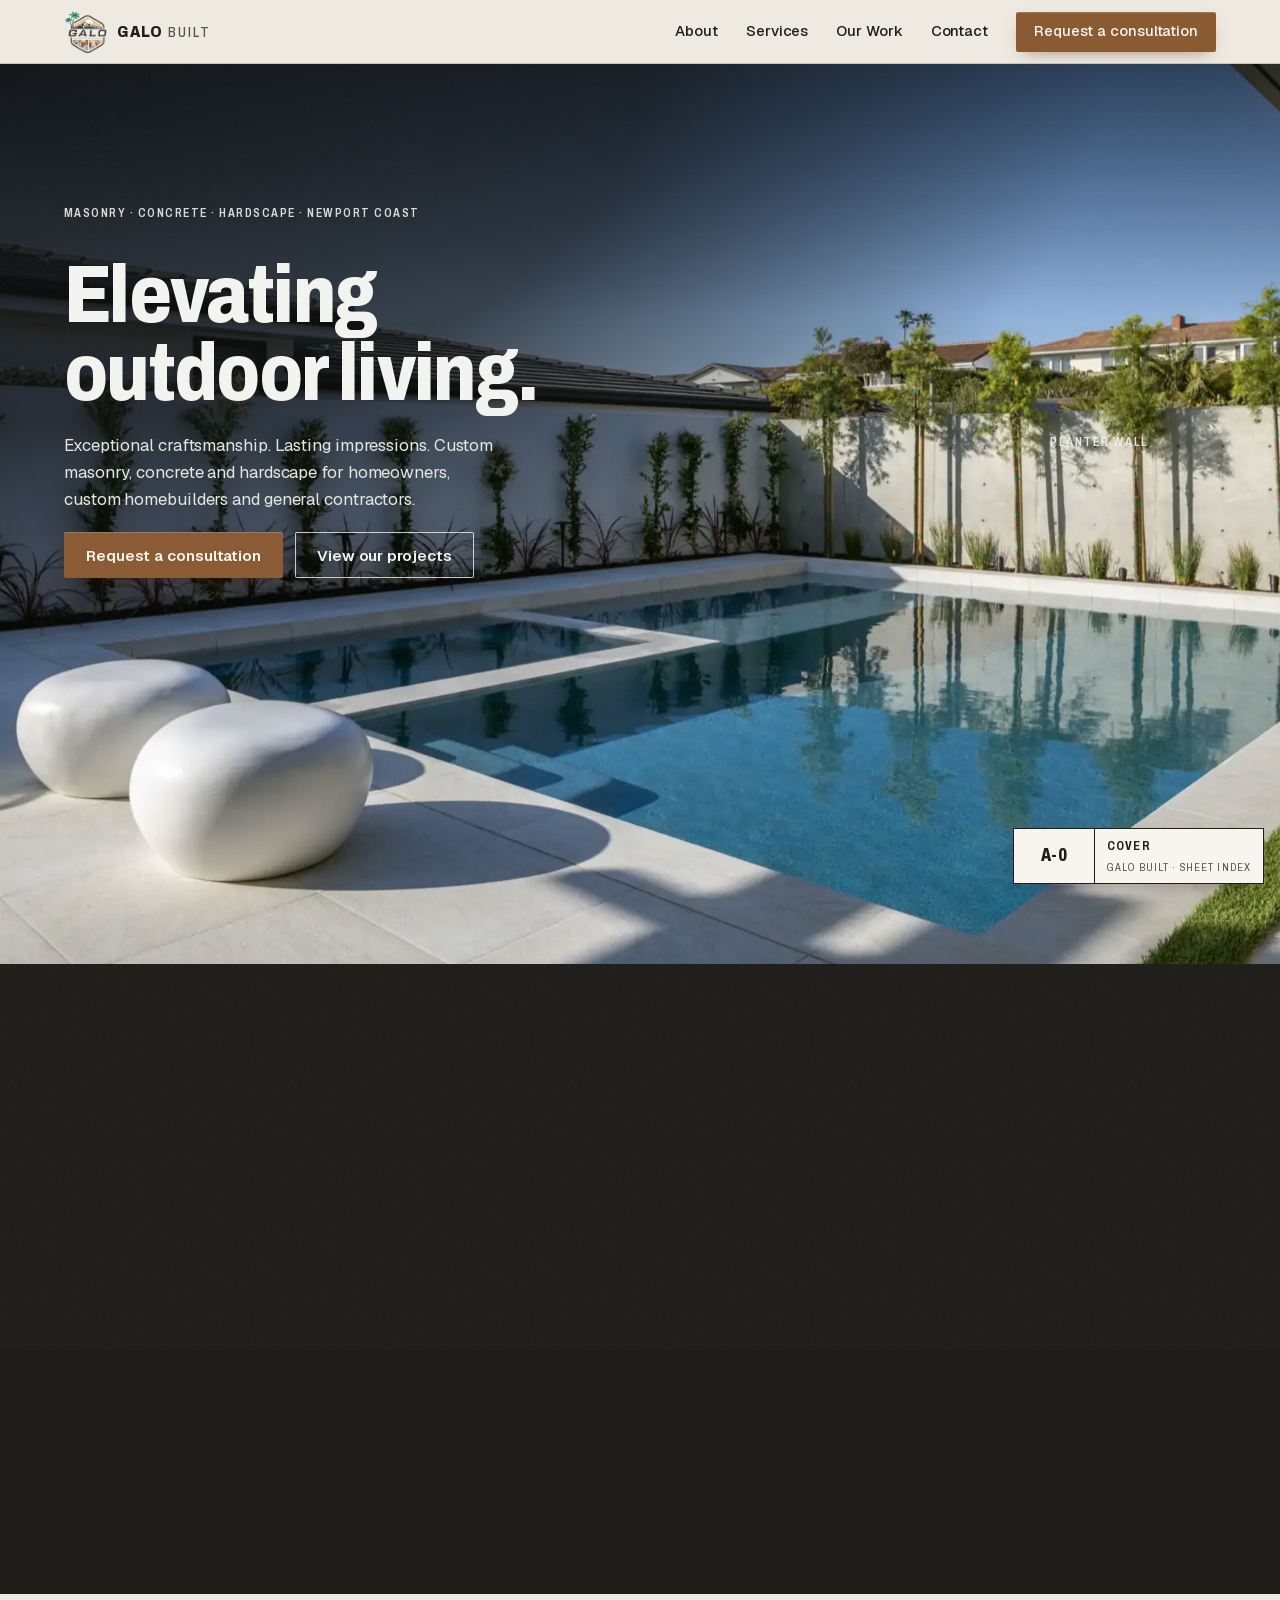
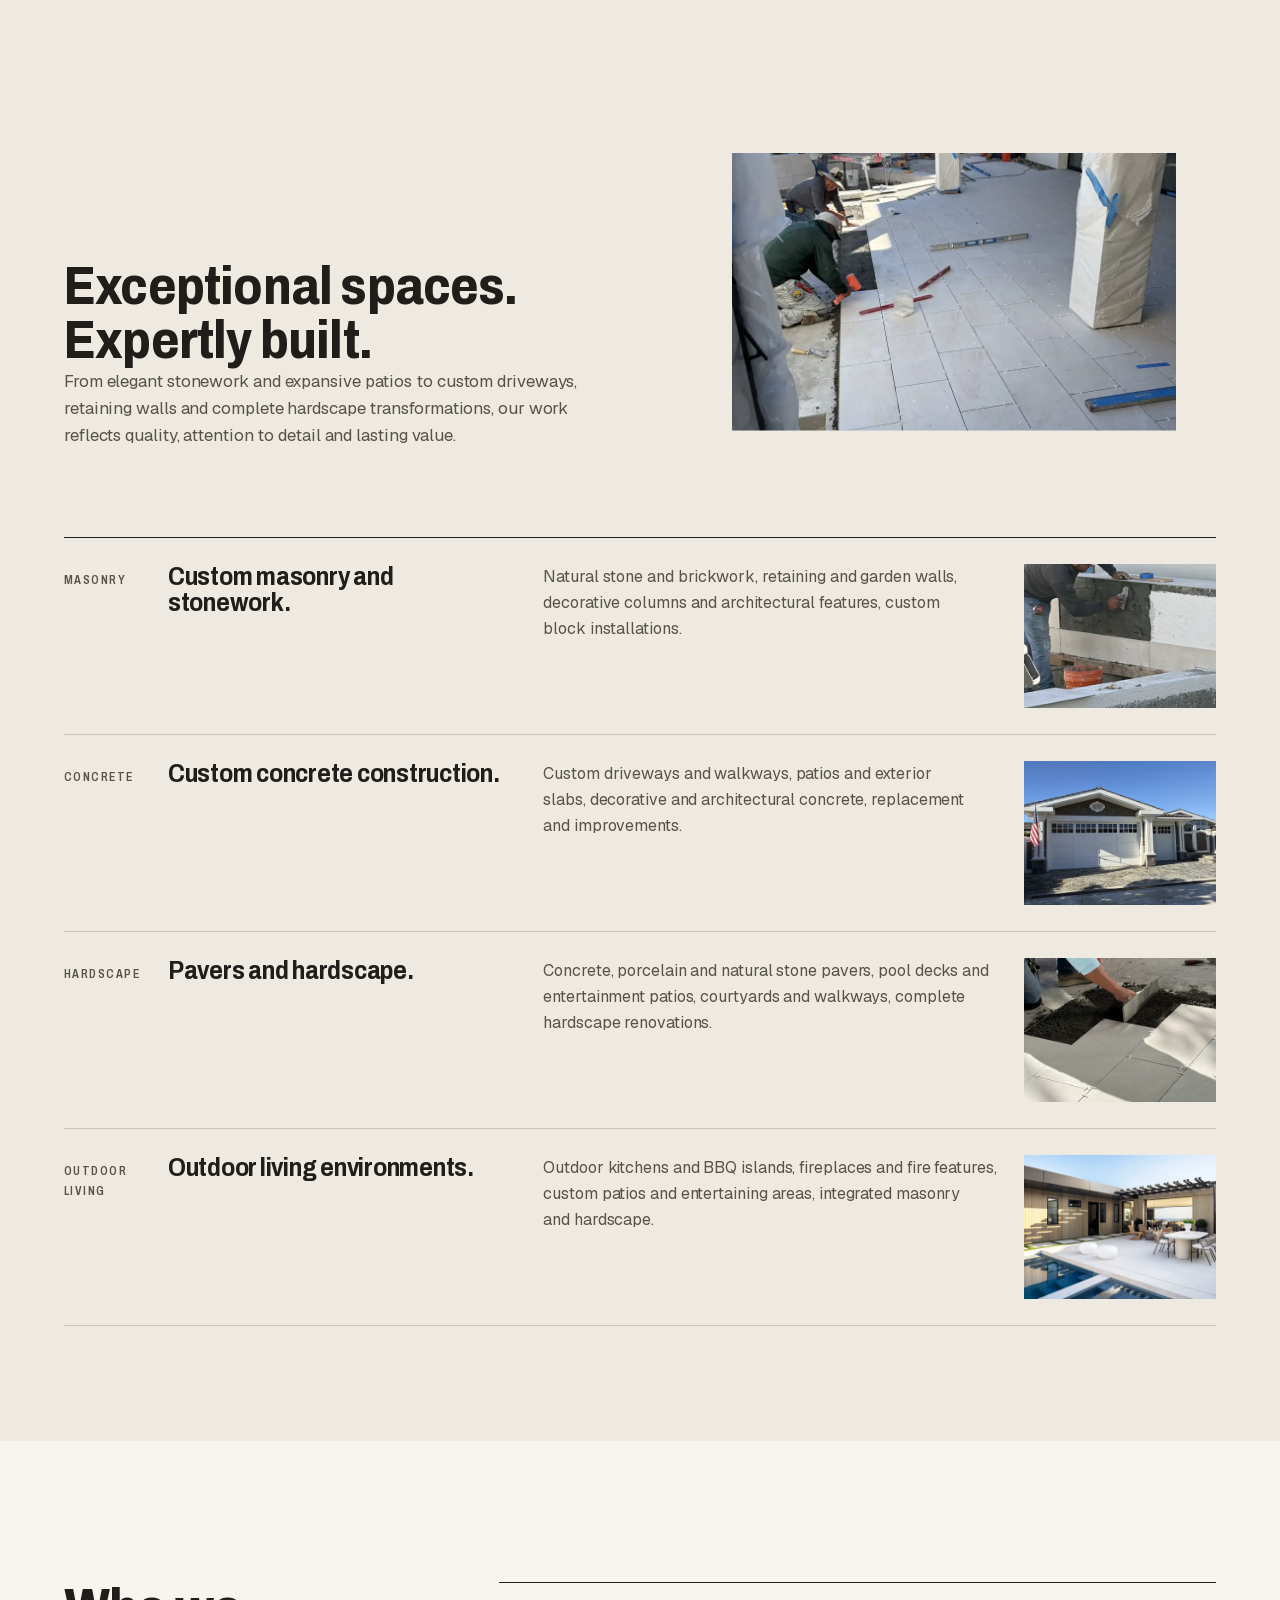
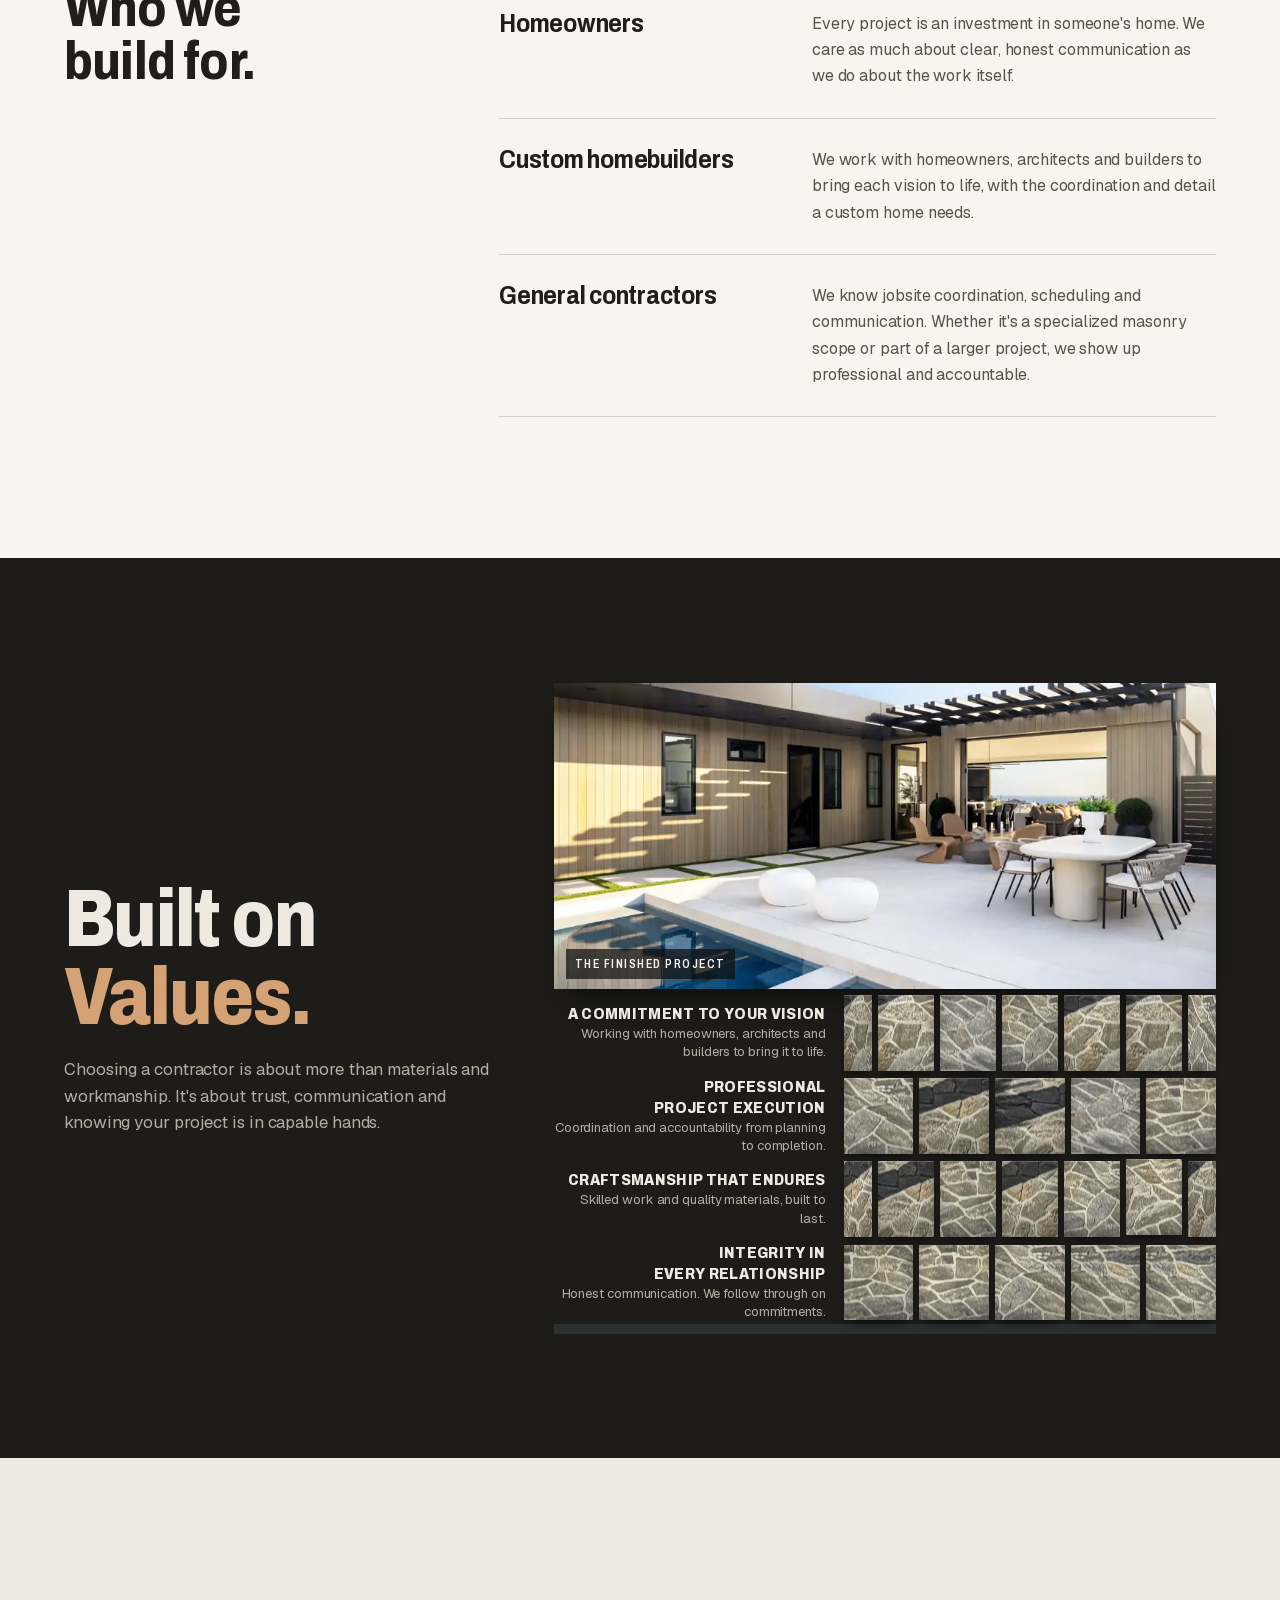
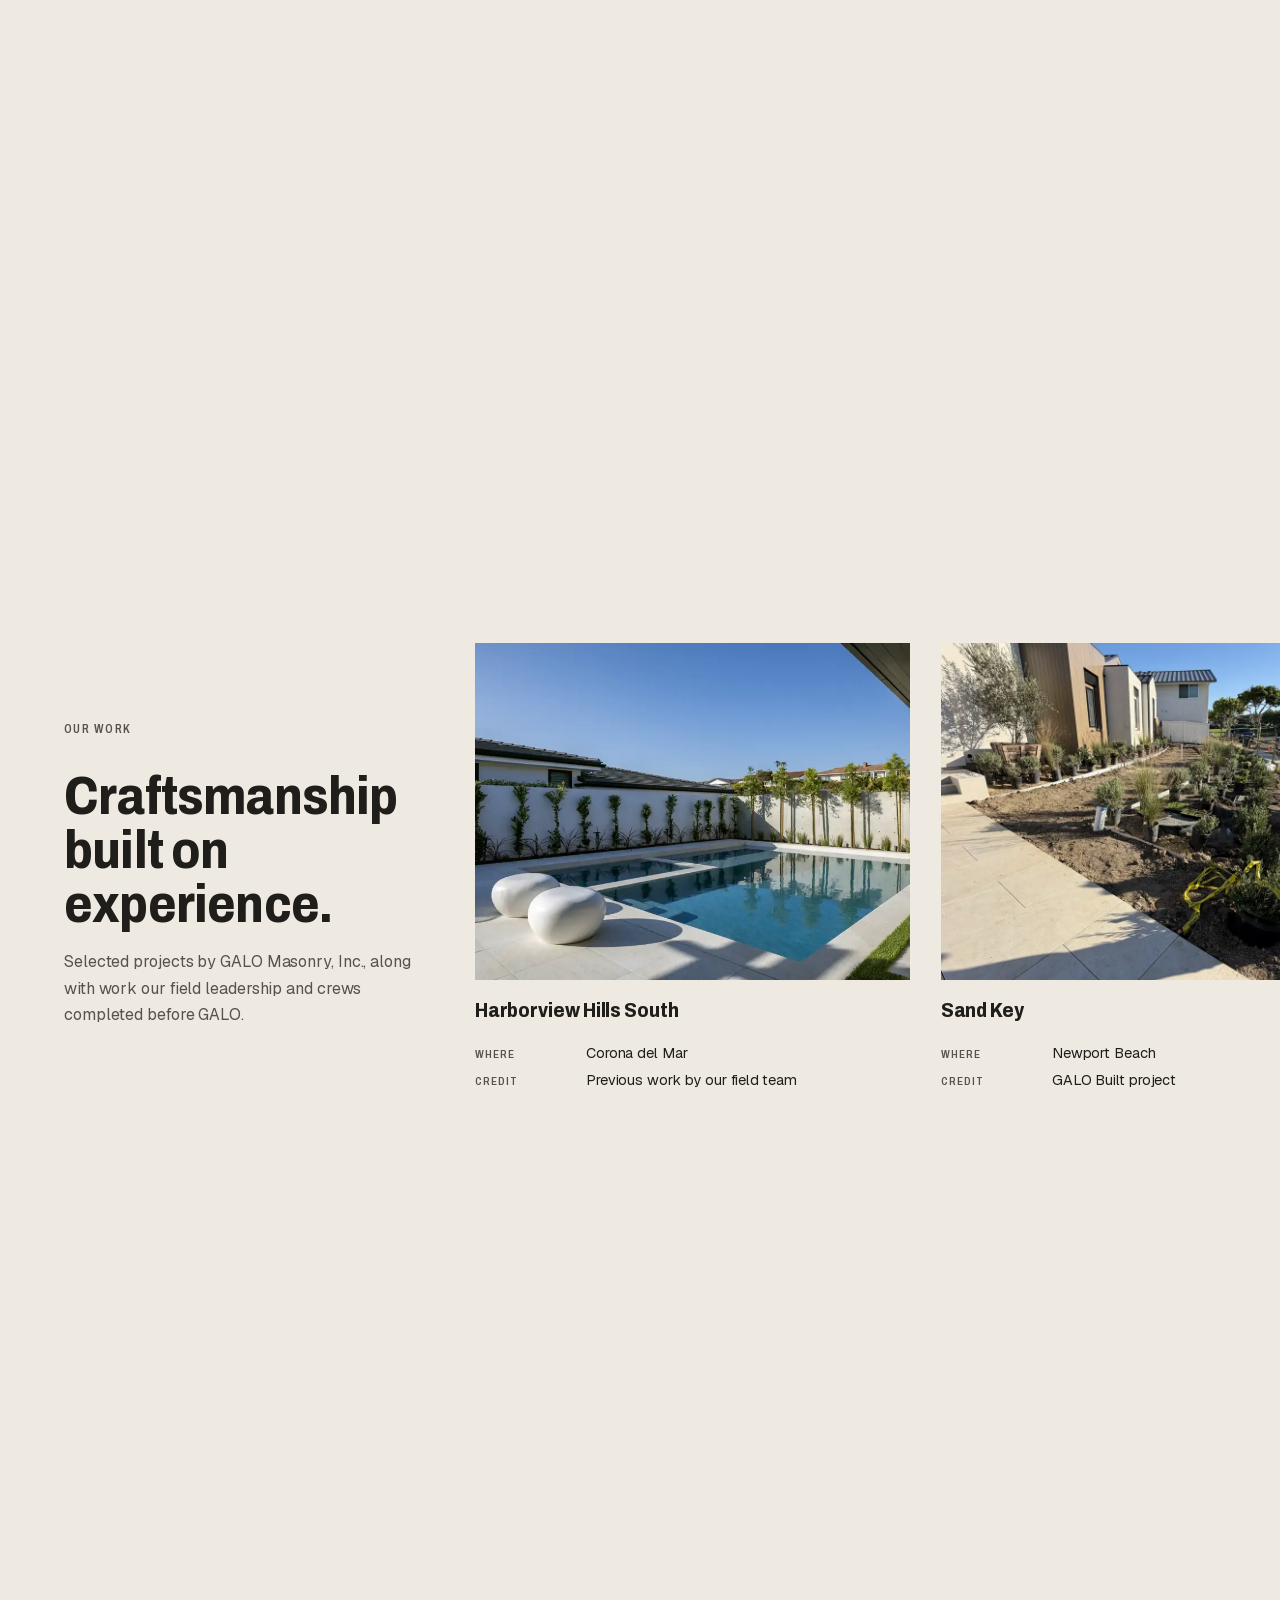
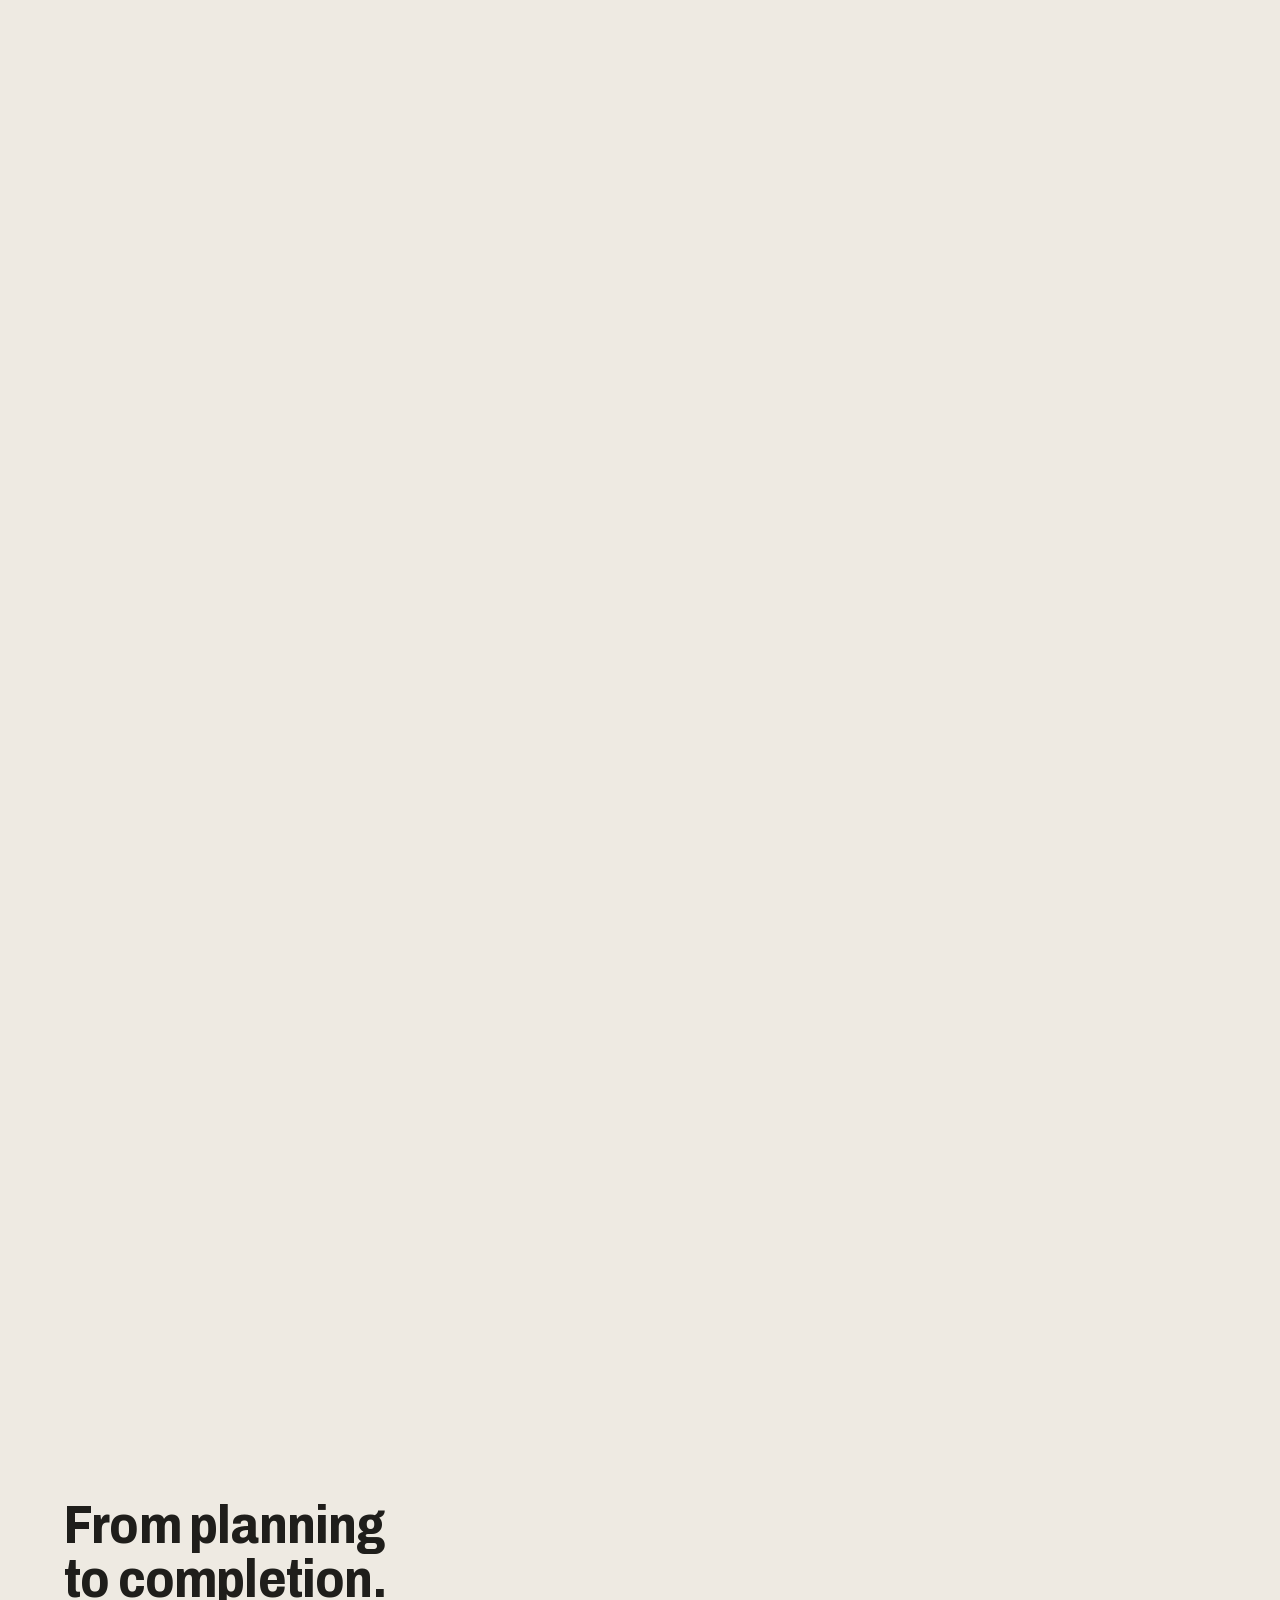
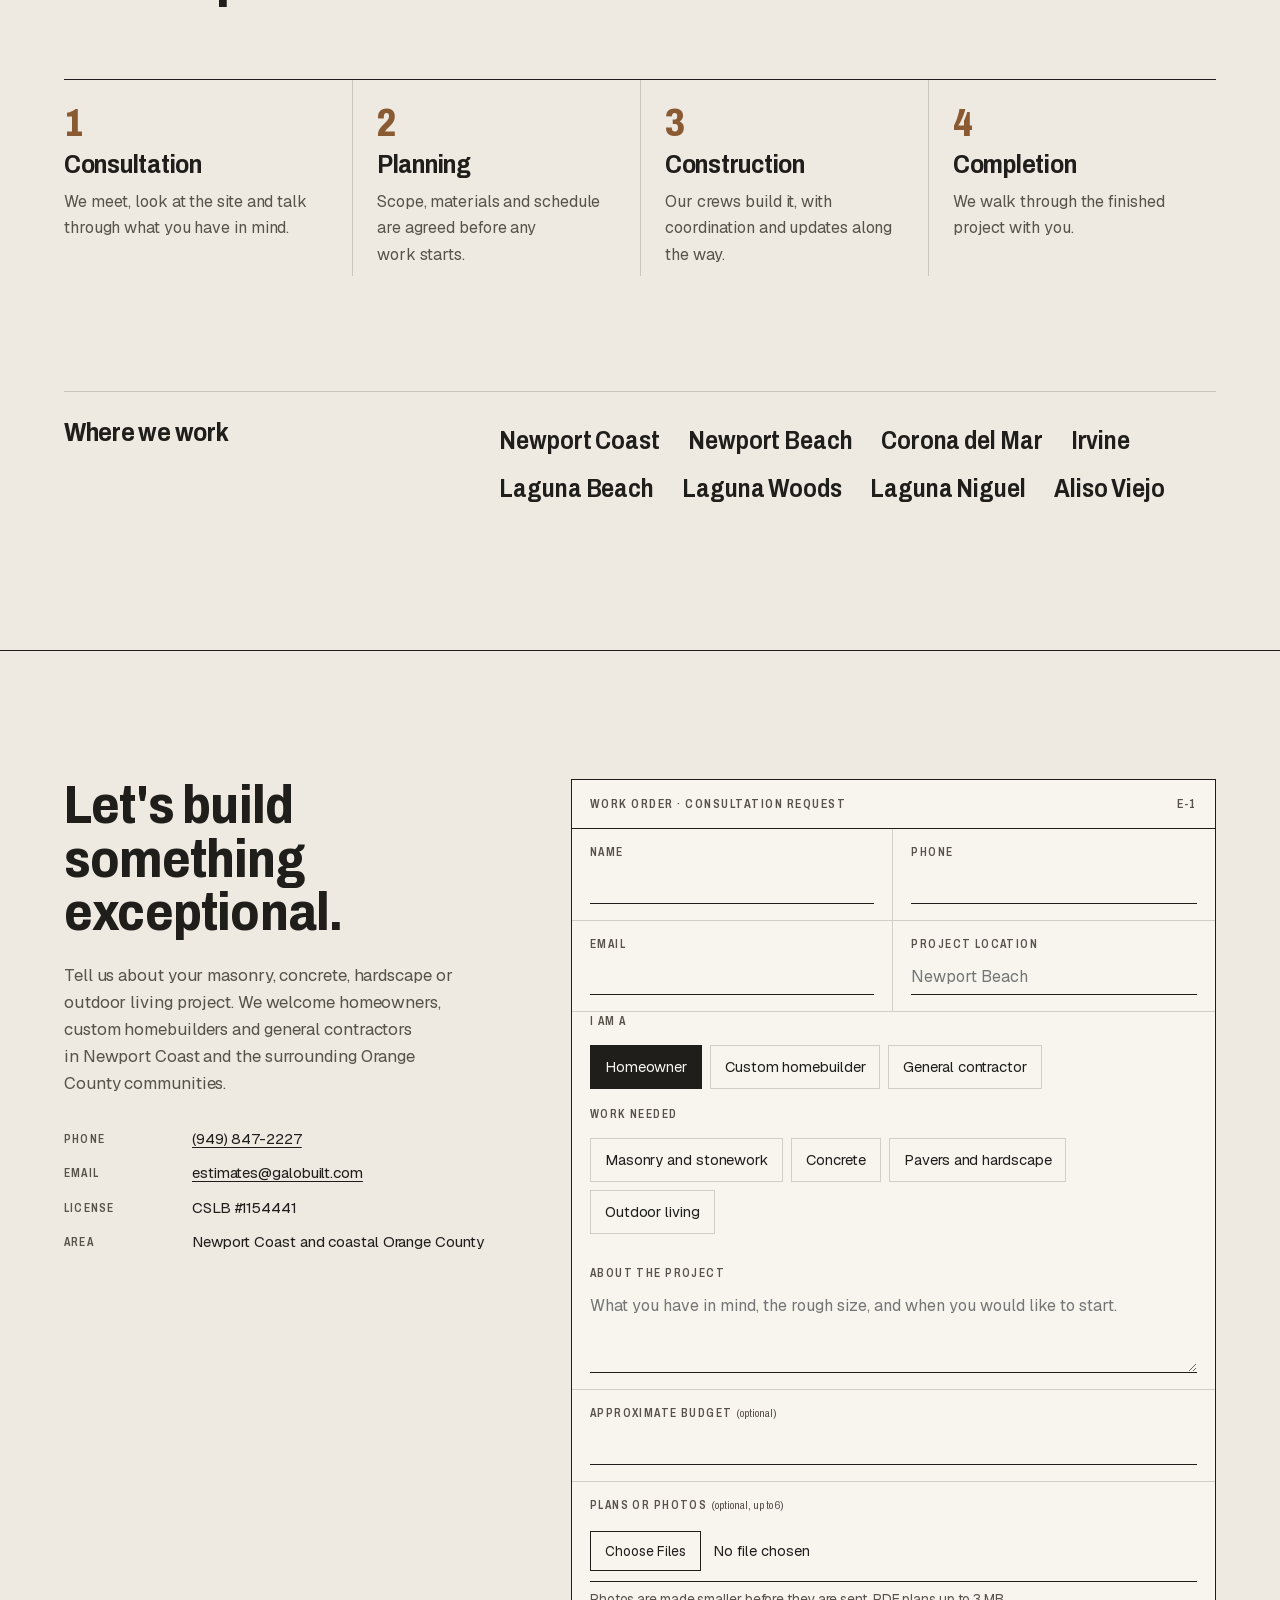
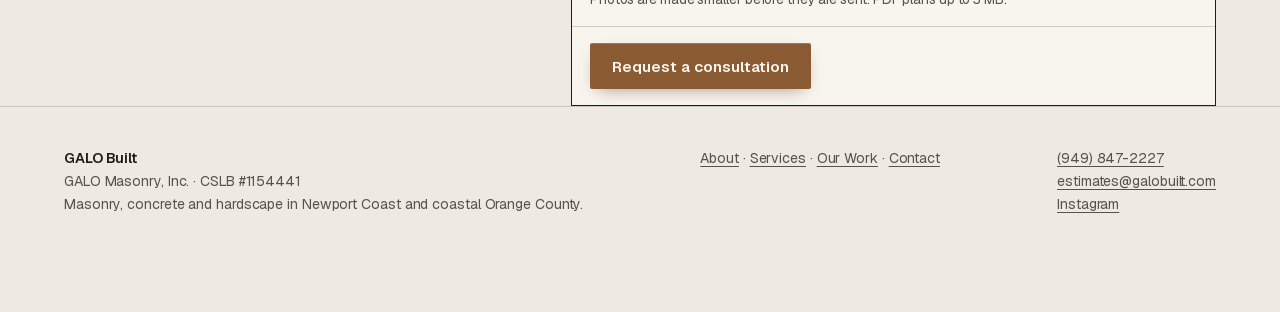
==== commit c1f03b3a: "Speed: serve Archivo and Geist from the site itself, preloaded, instead of the Google Fonts styleshe" ====
--- a/index.html
+++ b/index.html
@@ -1,20 +1,38 @@
 <!doctype html>
 <html lang="en">
 <head>
+<script async src="https://www.googletagmanager.com/gtm.js?id=GTM-TGVDHN62"></script>
+<script>
+  window.dataLayer = window.dataLayer || [];
+  function gtag(){dataLayer.push(arguments);}
+  gtag('js', new Date());
+</script>
 <meta charset="utf-8">
 <meta name="viewport" content="width=device-width, initial-scale=1, viewport-fit=cover">
 <title>GALO Built · Masonry, Concrete and Hardscape in Newport Coast and Orange County</title>
-<meta name="description" content="GALO Built (GALO Masonry, Inc.) builds custom masonry, concrete and hardscape for homeowners, custom homebuilders and general contractors in Newport Coast, Newport Beach, Corona del Mar and coastal Orange County. CSLB #1154441.">
+<meta name="description" content="Custom masonry, concrete and hardscape in Newport Coast, Newport Beach and Corona del Mar. GALO Built, CSLB #1154441. Request a consultation.">
+<link rel="canonical" href="https://galobuilt.com/">
+<meta property="og:type" content="website">
+<meta property="og:site_name" content="GALO Built">
+<meta property="og:title" content="GALO Built · Masonry, Concrete and Hardscape in Newport Coast and Orange County">
+<meta property="og:description" content="Custom masonry, concrete and hardscape in Newport Coast, Newport Beach and Corona del Mar. GALO Built, CSLB #1154441. Request a consultation.">
+<meta property="og:url" content="https://galobuilt.com/">
+<meta property="og:image" content="https://galobuilt.com/assets/galo/hvhs-courtyard.webp">
+<meta name="twitter:card" content="summary_large_image">
+<meta name="theme-color" content="#1D1C19">
 <link rel="icon" type="image/png" href="favicon.png">
 <link rel="apple-touch-icon" href="apple-touch-icon.png">
-<link rel="preconnect" href="https://fonts.googleapis.com">
-<link rel="preconnect" href="https://fonts.gstatic.com" crossorigin>
-<link href="https://fonts.googleapis.com/css2?family=Archivo:wdth,wght@62..125,400..900&family=Geist:wght@400;500;600&display=swap" rel="stylesheet">
+<link rel="preload" href="assets/fonts/archivo-latin.woff2" as="font" type="font/woff2" crossorigin>
+<link rel="preload" href="assets/fonts/geist-latin.woff2" as="font" type="font/woff2" crossorigin>
+<style>
+  @font-face { font-family: 'Archivo'; font-style: normal; font-weight: 400 900; font-stretch: 62% 125%; font-display: swap; src: url(assets/fonts/archivo-latin.woff2) format('woff2'); unicode-range: U+0000-00FF, U+0131, U+0152-0153, U+02BB-02BC, U+02C6, U+02DA, U+02DC, U+0304, U+0308, U+0329, U+2000-206F, U+20AC, U+2122, U+2191, U+2193, U+2212, U+2215, U+FEFF, U+FFFD; }
+  @font-face { font-family: 'Geist'; font-style: normal; font-weight: 400 600; font-display: swap; src: url(assets/fonts/geist-latin.woff2) format('woff2'); unicode-range: U+0000-00FF, U+0131, U+0152-0153, U+02BB-02BC, U+02C6, U+02DA, U+02DC, U+0304, U+0308, U+0329, U+2000-206F, U+20AC, U+2122, U+2191, U+2193, U+2212, U+2215, U+FEFF, U+FFFD; }
+</style>
 <link rel="preload" as="image" href="assets/galo/hvhs-courtyard-s.webp" imagesrcset="assets/galo/hvhs-courtyard-s.webp 900w, assets/galo/hvhs-courtyard.webp 2400w" imagesizes="100vw" fetchpriority="high">
 <link rel="stylesheet" href="scrollcraft.css">
 <link rel="stylesheet" href="site.css">
 <script type="application/ld+json">
-{"@context":"https://schema.org","@type":"HomeAndConstructionBusiness","name":"GALO Built","legalName":"GALO Masonry, Inc.","url":"https://galobuilt.com","logo":"https://galobuilt.com/assets/galo/logo-512.png","image":"https://galobuilt.com/assets/galo/hvhs-courtyard.webp","telephone":"+1-949-847-2227","email":"estimates@galobuilt.com","slogan":"Built on Values","description":"Custom masonry, concrete and hardscape construction for homeowners, custom homebuilders and general contractors in Newport Coast and coastal Orange County.","areaServed":["Newport Coast","Newport Beach","Corona del Mar","Irvine","Laguna Beach","Laguna Woods","Laguna Niguel","Aliso Viejo"],"address":{"@type":"PostalAddress","addressRegion":"CA","addressCountry":"US"},"sameAs":["https://instagram.com/galobuilt"]}
+{"@context":"https://schema.org","@type":"HomeAndConstructionBusiness","name":"GALO Built","legalName":"GALO Masonry, Inc.","url":"https://galobuilt.com","logo":"https://galobuilt.com/assets/galo/logo-512.png","image":"https://galobuilt.com/assets/galo/hvhs-courtyard.webp","telephone":"+1-949-847-2227","email":"estimates@galobuilt.com","slogan":"Built on Values","description":"Custom masonry, concrete and hardscape construction for homeowners, custom homebuilders and general contractors in Newport Coast and coastal Orange County.","areaServed":["Newport Coast","Newport Beach","Corona del Mar","Irvine","Laguna Beach","Laguna Woods","Laguna Niguel","Aliso Viejo"],"address":{"@type":"PostalAddress","addressRegion":"CA","addressCountry":"US"},"sameAs":["https://instagram.com/galobuilt"],"hasCredential":{"@type":"EducationalOccupationalCredential","credentialCategory":"license","name":"California contractor license #1154441","recognizedBy":{"@type":"Organization","name":"Contractors State License Board","url":"https://www.cslb.ca.gov"}},"founder":[{"@type":"Person","name":"Luis Ordunez"},{"@type":"Person","name":"Gerry Alvarado"}]}
 </script>
 <style>
   /* Reserve pinned heights before the engine runs, so nothing jumps (CLS). Same values as data-sc-span. */
@@ -165,16 +183,16 @@
 <div class="sc-grain" aria-hidden="true"></div>
 
 <header class="bar">
-  <a class="mark" href="index.html" aria-label="GALO Built home">
+  <a class="mark" href="/" aria-label="GALO Built home">
     <img class="mark__logo" src="assets/galo/logo-badge.webp" width="200" height="192" alt="">
     <span>GALO <small>BUILT</small></span>
   </a>
   <button class="menu-btn" aria-expanded="false" aria-controls="nav">Menu</button>
   <nav class="nav" id="nav" aria-label="Main">
-    <a href="about.html">About</a>
-    <a href="services.html">Services</a>
-    <a href="projects.html">Our Work</a>
-    <a href="contact.html">Contact</a>
+    <a href="/about">About</a>
+    <a href="/services">Services</a>
+    <a href="/projects">Our Work</a>
+    <a href="/contact">Contact</a>
     <a class="btn" href="#estimate">Request a consultation</a>
   </nav>
 </header>
@@ -200,7 +218,7 @@
         <p class="lede" data-k="index-3">Exceptional craftsmanship. Lasting impressions. Custom masonry, concrete and hardscape for homeowners, custom homebuilders and general contractors.</p>
         <div class="cover__ctas">
           <a class="btn" href="#estimate">Request a consultation</a>
-          <a class="btn btn--ghost" href="projects.html">View our projects</a>
+          <a class="btn btn--ghost" href="/projects">View our projects</a>
         </div>
       </div>
     </div>
@@ -332,7 +350,7 @@
         <div class="rail__end">
           <h3 class="h-md" data-k="index-55">Want to see more?</h3>
           <p class="body" data-k="index-56">Every project, with all of its photos, is on the Our Work page.</p>
-          <a class="btn btn--ghost" href="projects.html">View our projects</a>
+          <a class="btn btn--ghost" href="/projects">View our projects</a>
         </div>
       </div>
     </div>
@@ -411,7 +429,7 @@
     </div>
     <footer class="foot">
       <div><strong>GALO Built</strong><br>GALO Masonry, Inc. · CSLB #1154441<br>Masonry, concrete and hardscape in Newport Coast and coastal Orange County.</div>
-      <div><a href="about.html">About</a> · <a href="services.html">Services</a> · <a href="projects.html">Our Work</a> · <a href="contact.html">Contact</a></div>
+      <div><a href="/about">About</a> · <a href="/services">Services</a> · <a href="/projects">Our Work</a> · <a href="/contact">Contact</a></div>
       <div><a href="tel:+19498472227" data-biz="phone">(949) 847-2227</a><br><a href="mailto:estimates@galobuilt.com" data-biz="email">estimates@galobuilt.com</a><br><a href="https://instagram.com/galobuilt" rel="noopener" target="_blank">Instagram</a></div>
     </footer>
   </section>
--- a/site.css
+++ b/site.css
@@ -88,6 +88,8 @@
   background: var(--sc-surface); border: 1px solid var(--sc-ink); display: none;
 }
 .titleblock[data-open] .sheets { display: block; }
+.titleblock { transition: opacity .25s ease, transform .25s ease; }
+.titleblock.is-away { opacity: 0; transform: translateY(8px); pointer-events: none; }
 .sheets a { display: grid; grid-template-columns: 3.4em 1fr; gap: 8px; padding: 8px 12px; color: var(--sc-ink); text-decoration: none; }
 .sheets a:hover, .sheets a:focus-visible { background: color-mix(in oklab, var(--sc-ink) 8%, transparent); outline: none; }
 .sheets b { font-weight: 800; }
@@ -109,6 +111,12 @@
 .foot { border-top: 1px solid var(--line); padding: 40px var(--sc-gutter) 96px; display: flex; flex-wrap: wrap; gap: 20px 48px; justify-content: space-between; font-size: 0.88rem; color: var(--sc-ink-soft); }
 .foot a { color: inherit; }
 .foot strong { color: var(--sc-ink); font-weight: 600; }
+/* Bigger tap areas for phone and footer links on touch screens */
+@media (pointer: coarse) {
+  .foot a, dd a[data-biz] { display: inline-block; padding: 10px 0; }
+  .foot a + br { display: none; }
+  .foot div:last-child { display: flex; flex-direction: column; align-items: flex-start; }
+}
 
 /* Estimate form, set as a work order */
 .order { border: 1px solid var(--sc-ink); background: var(--sc-surface); }
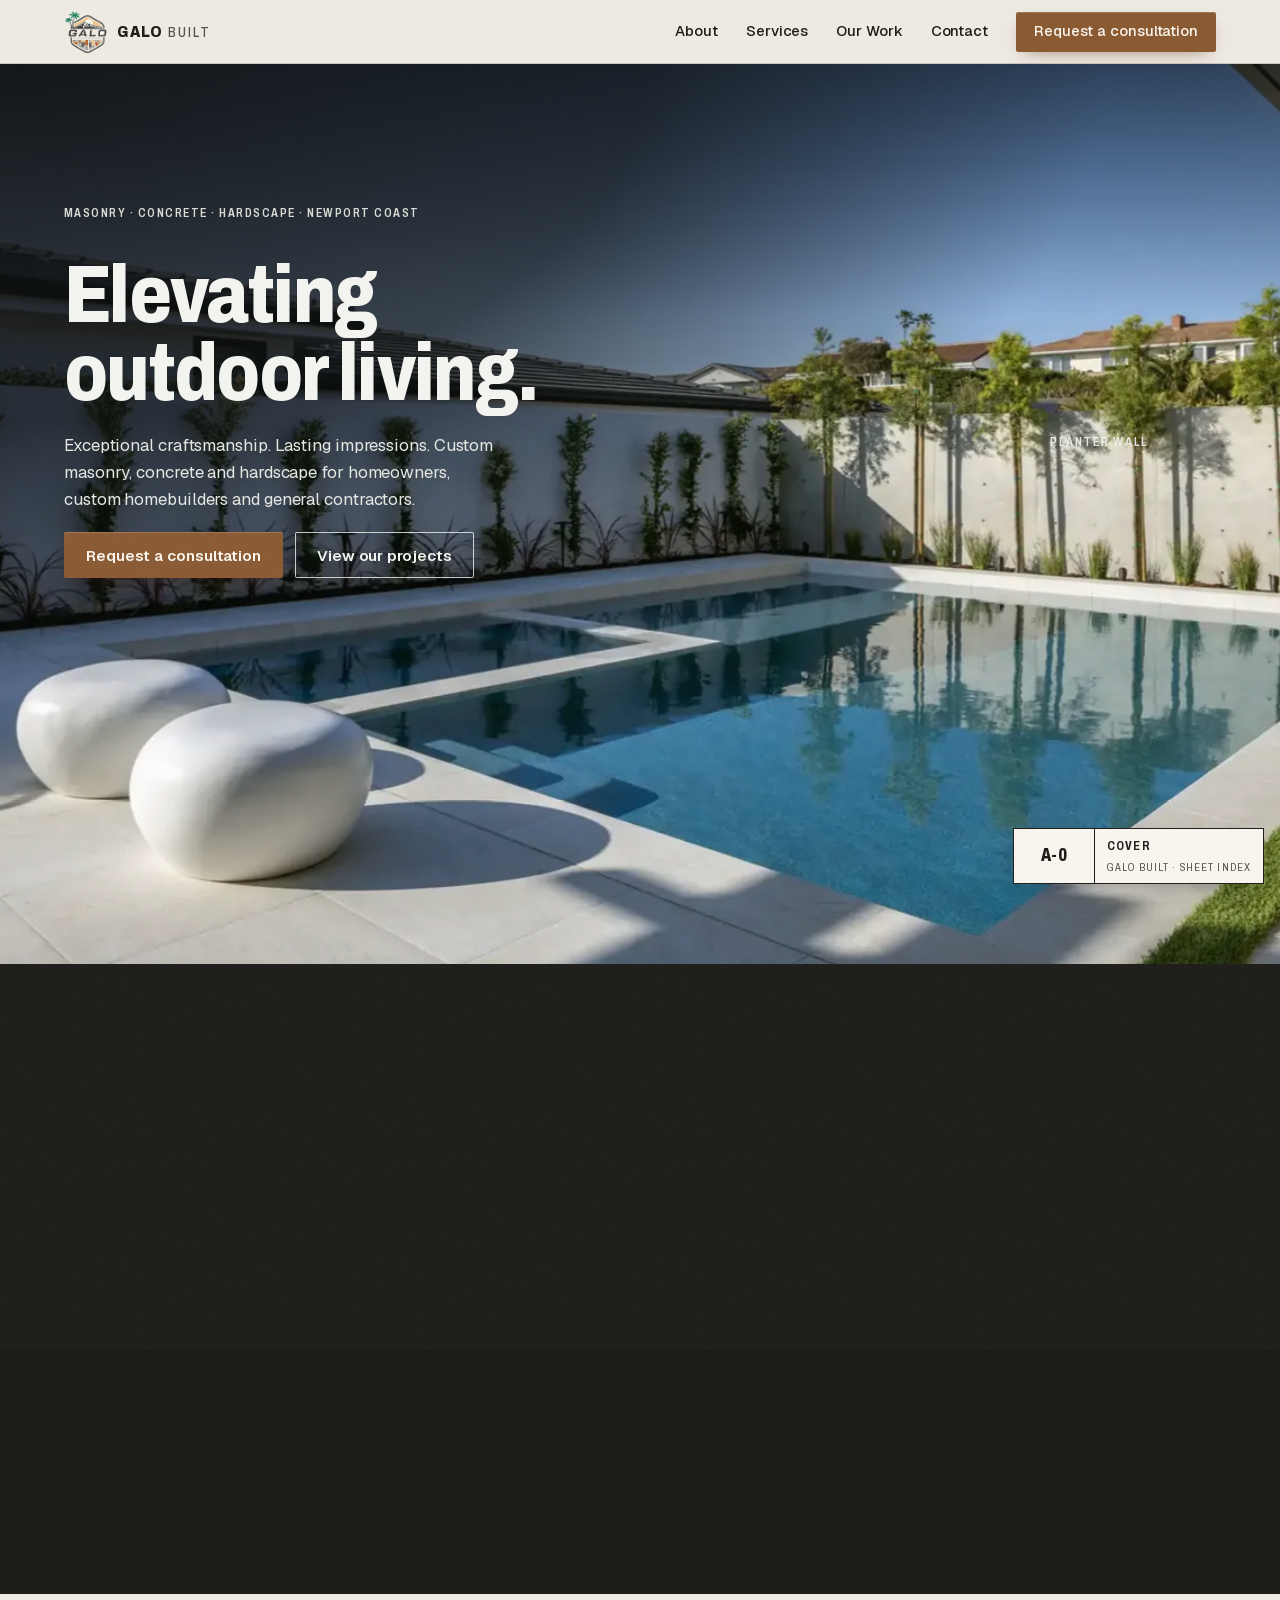
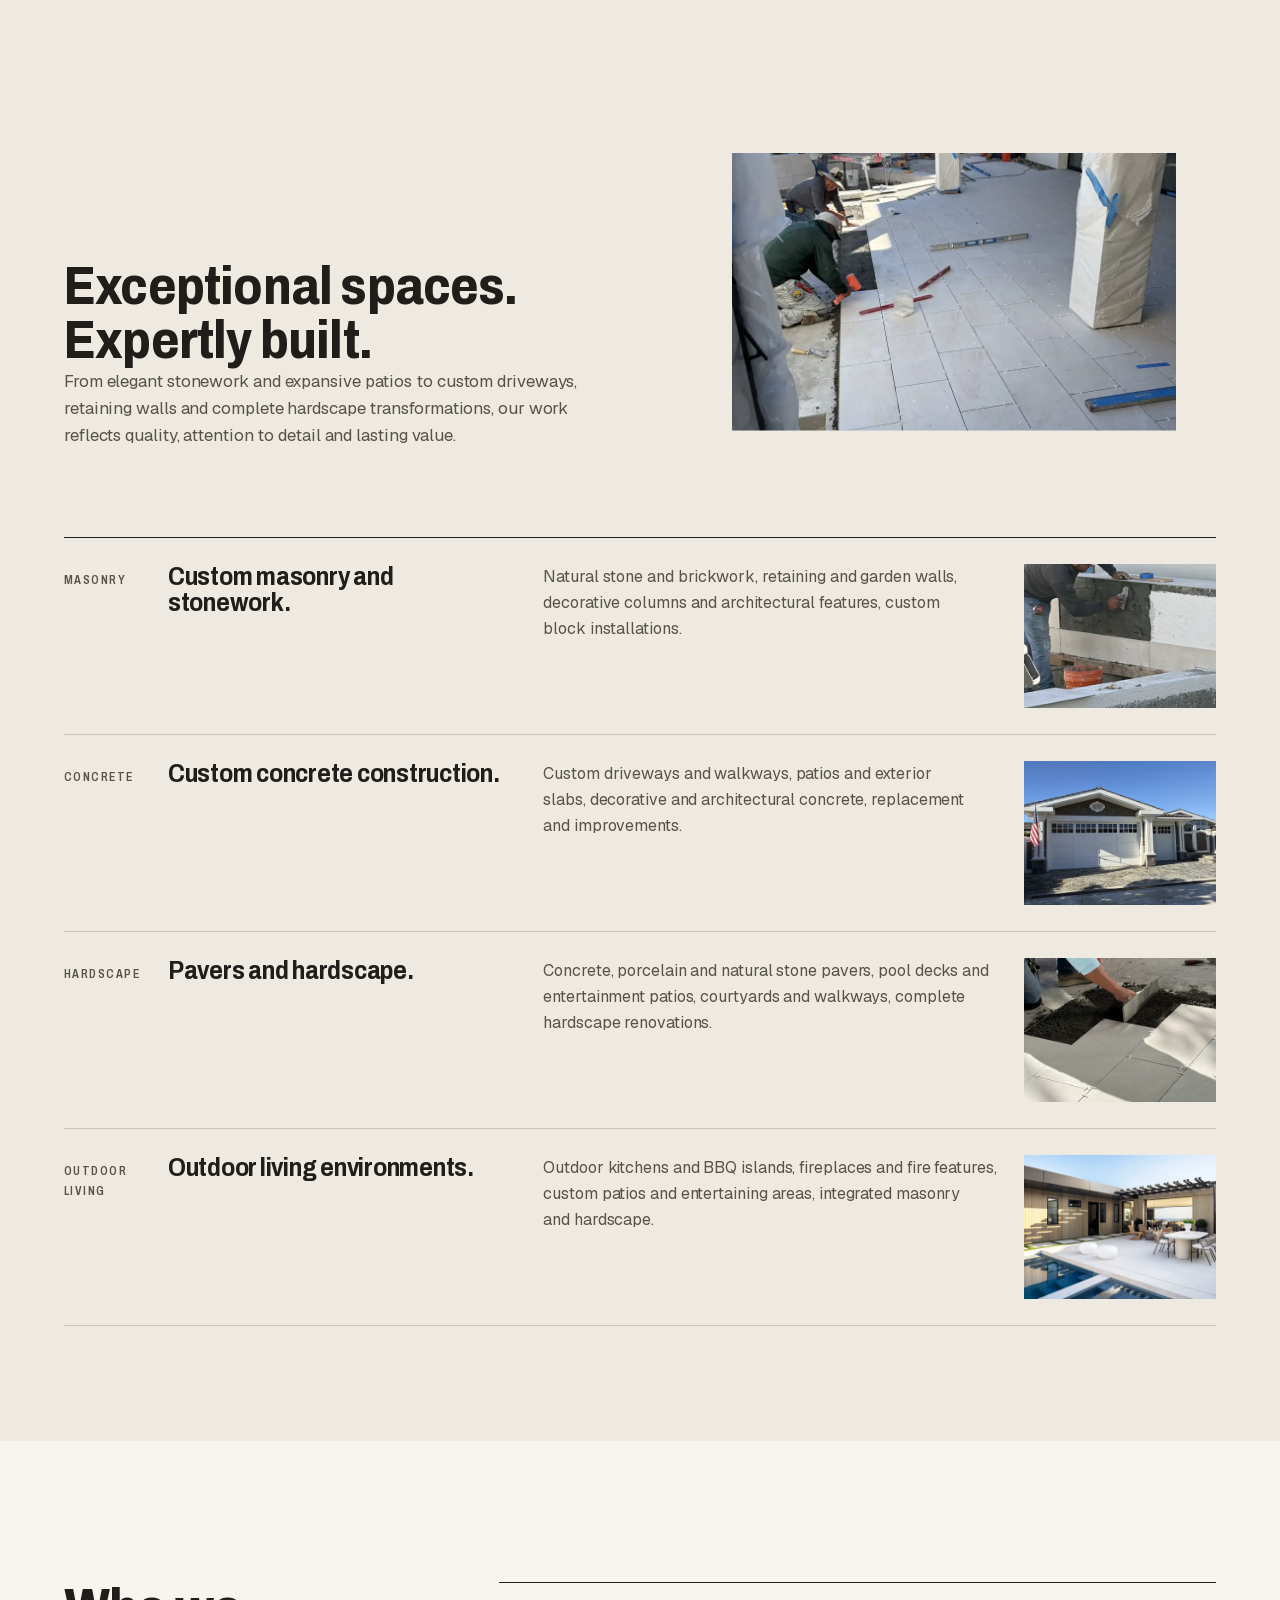
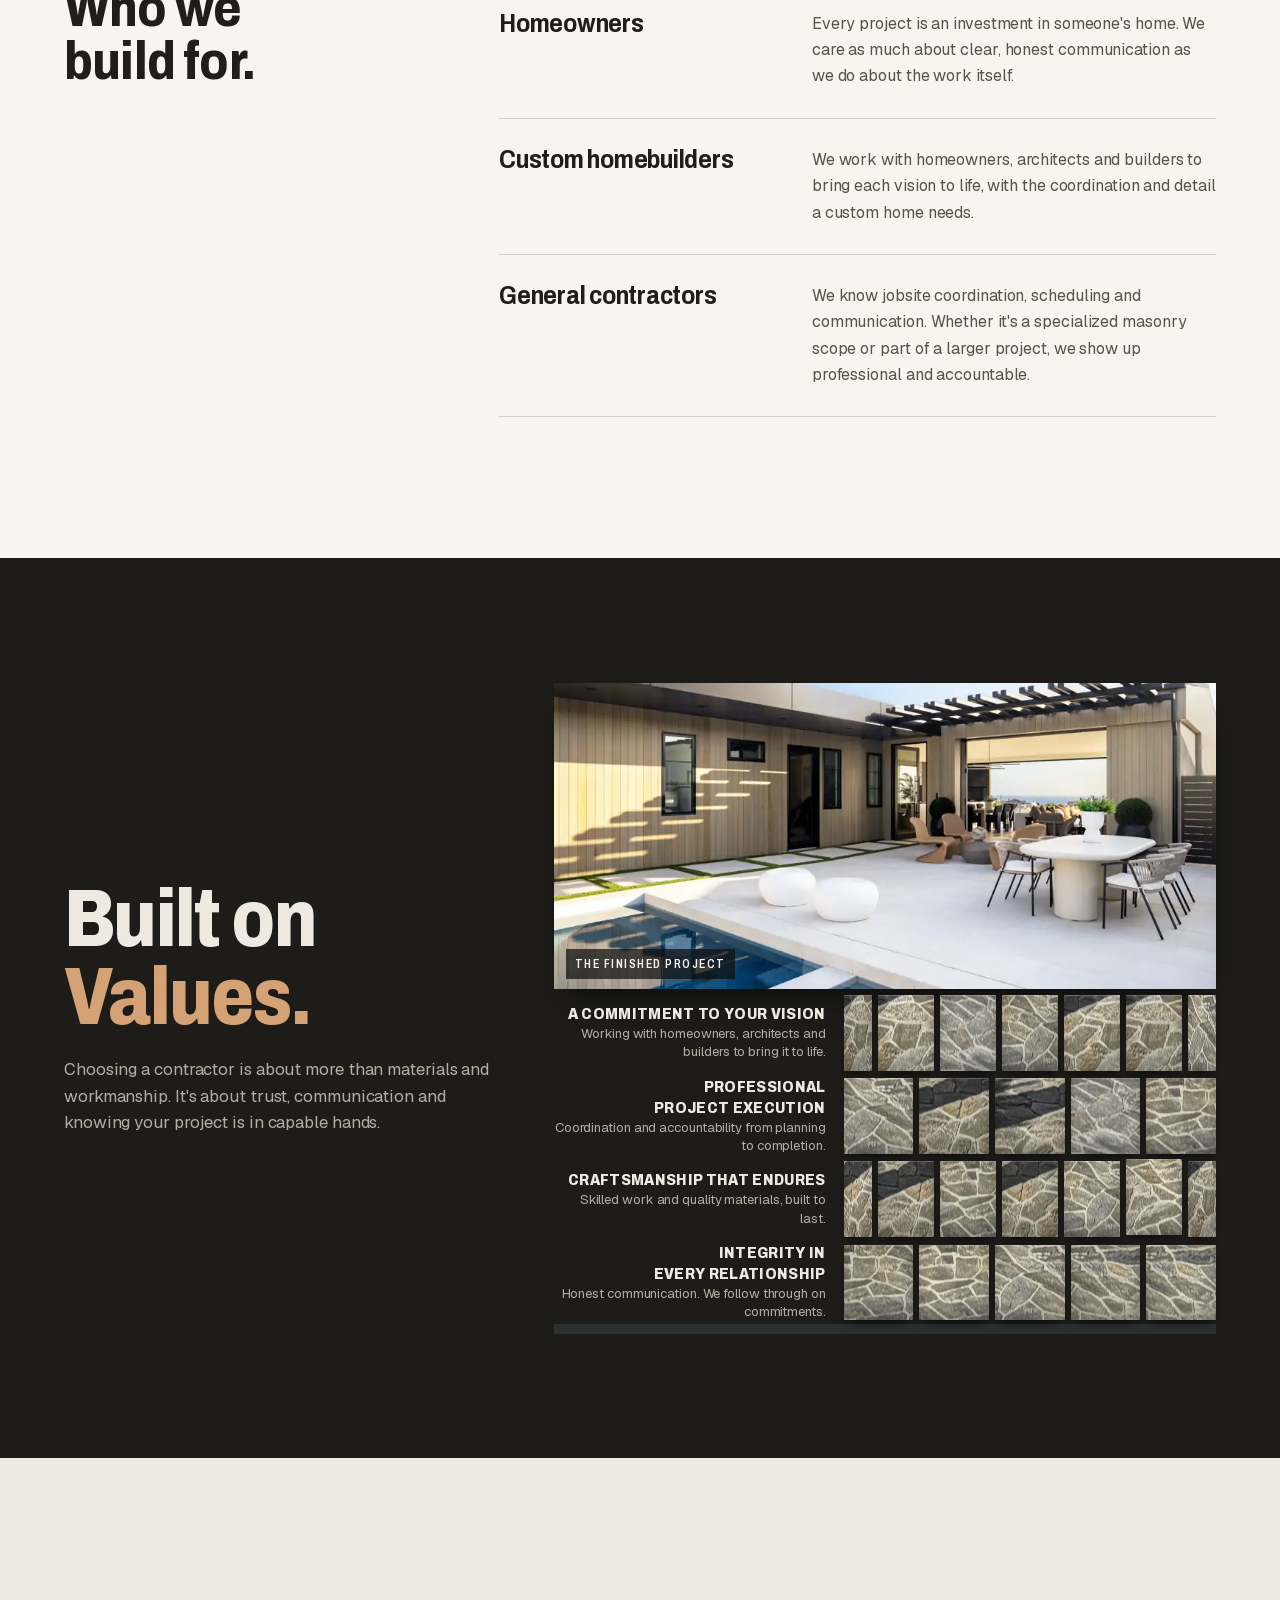
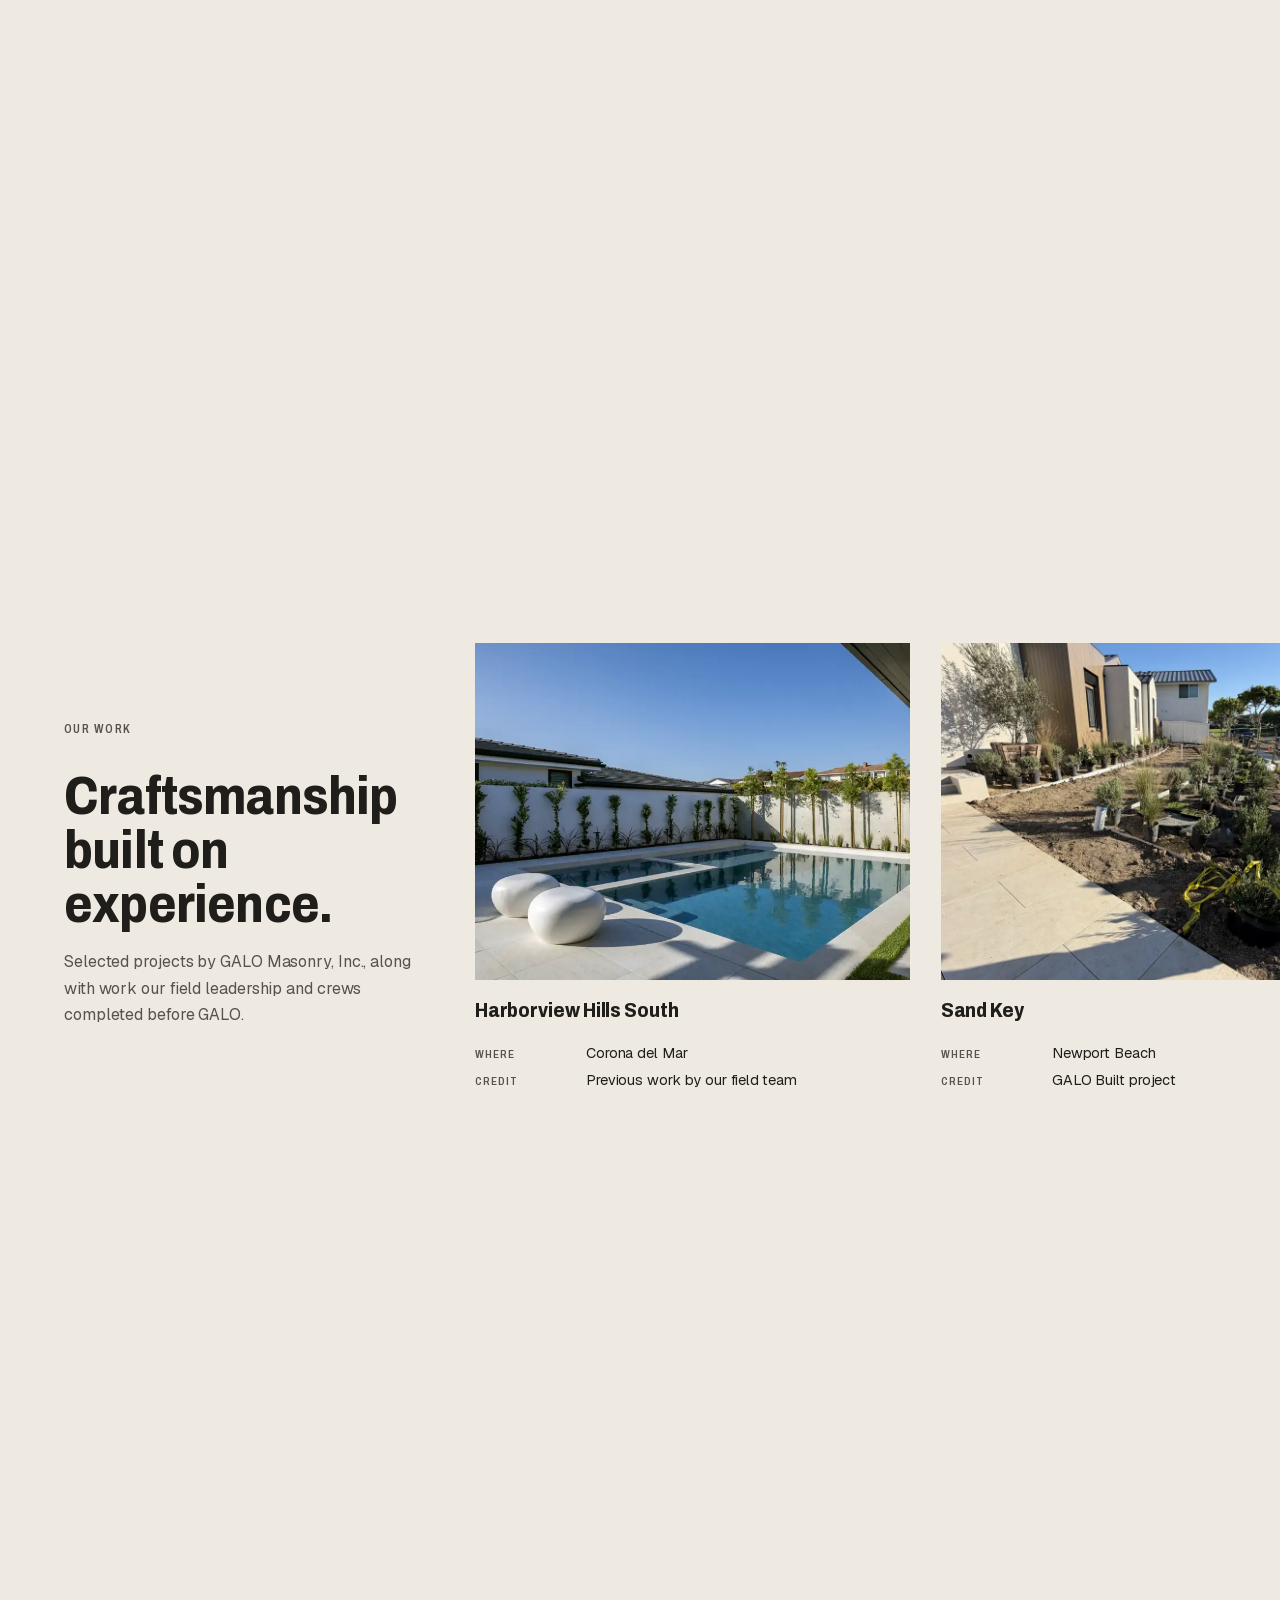
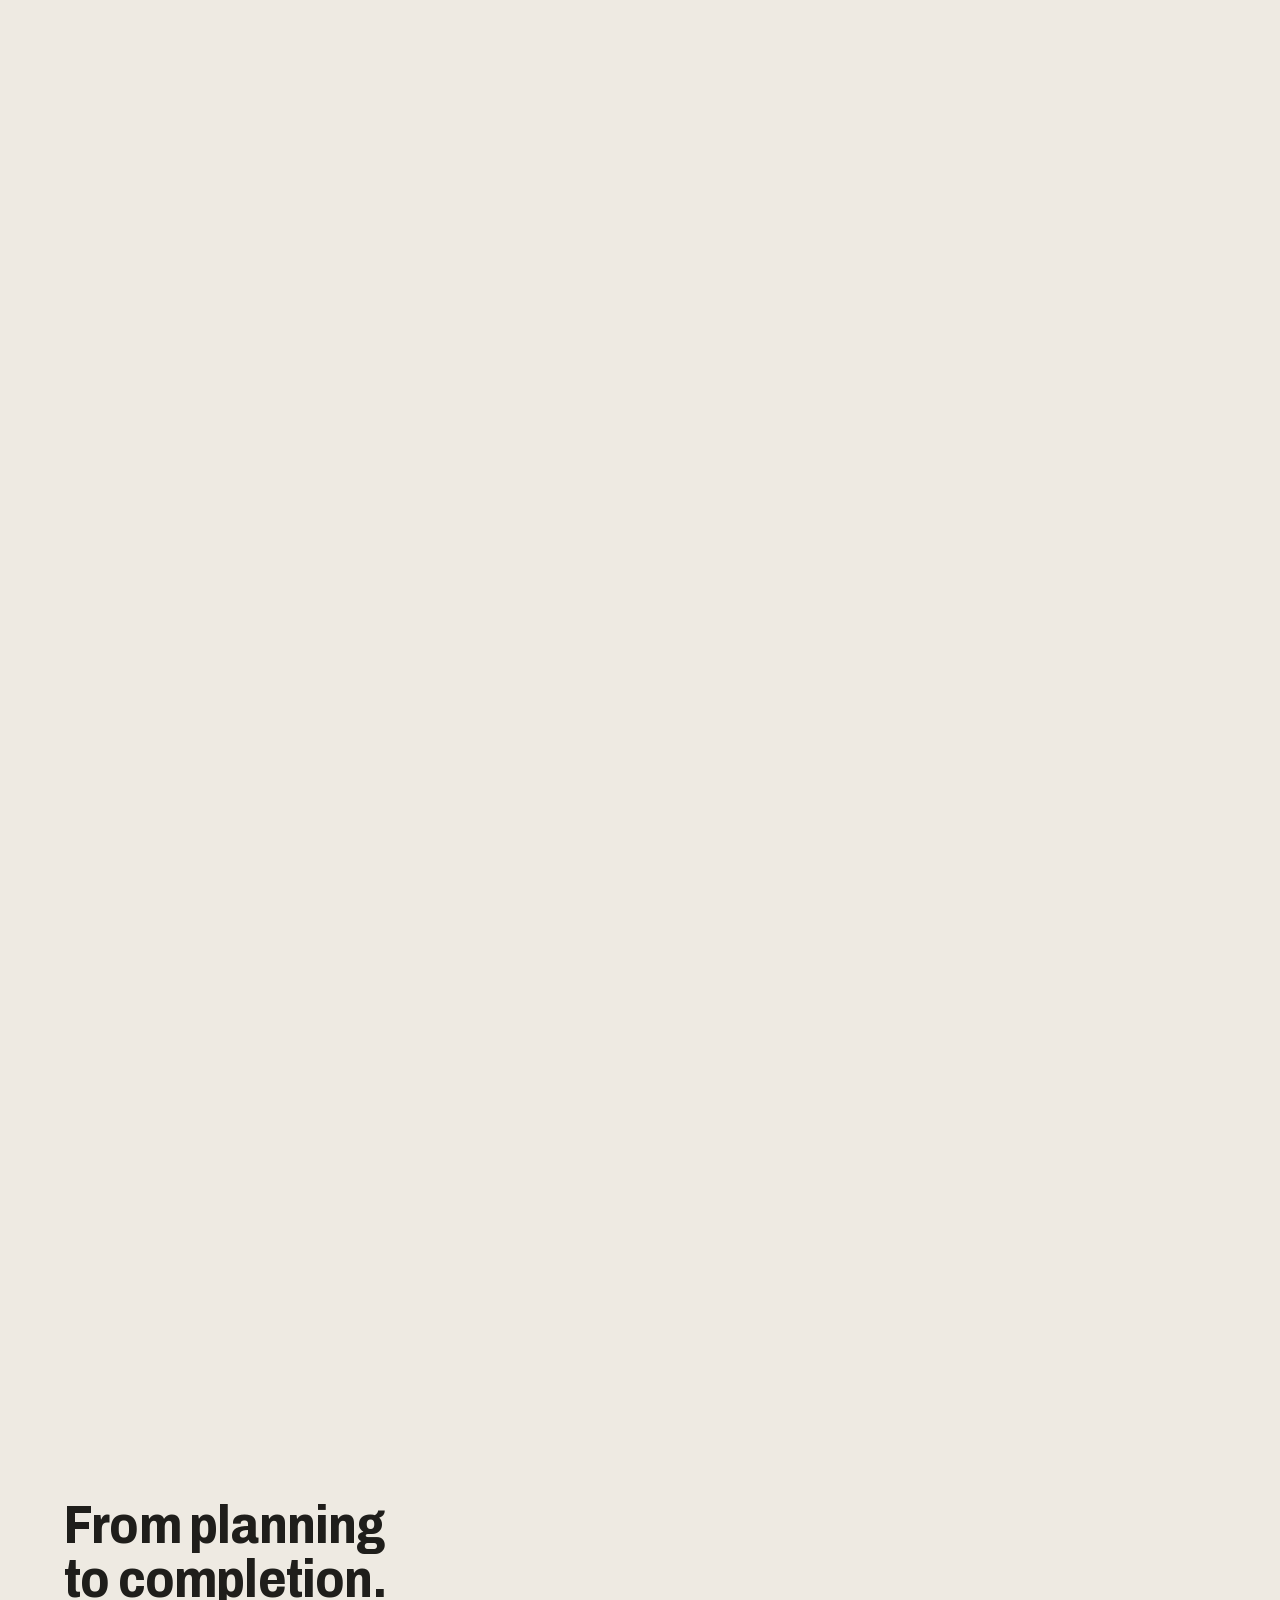
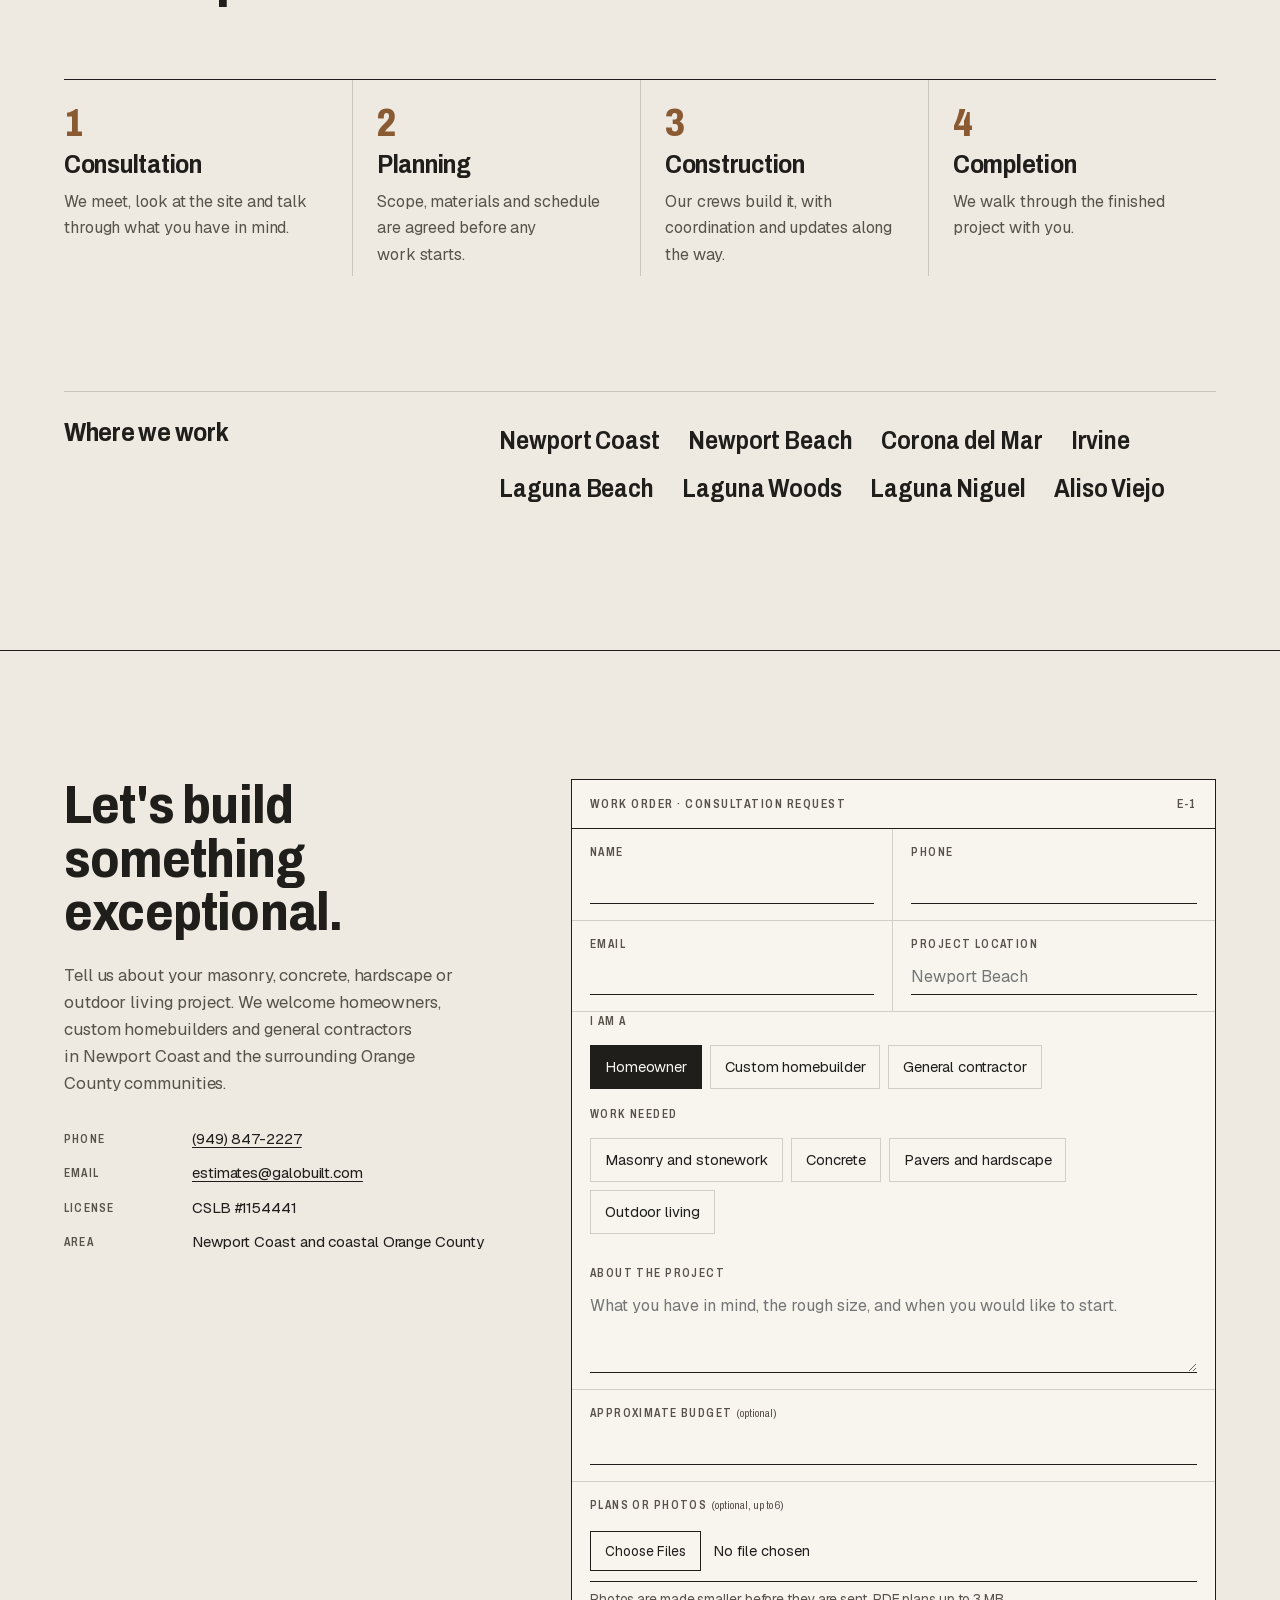
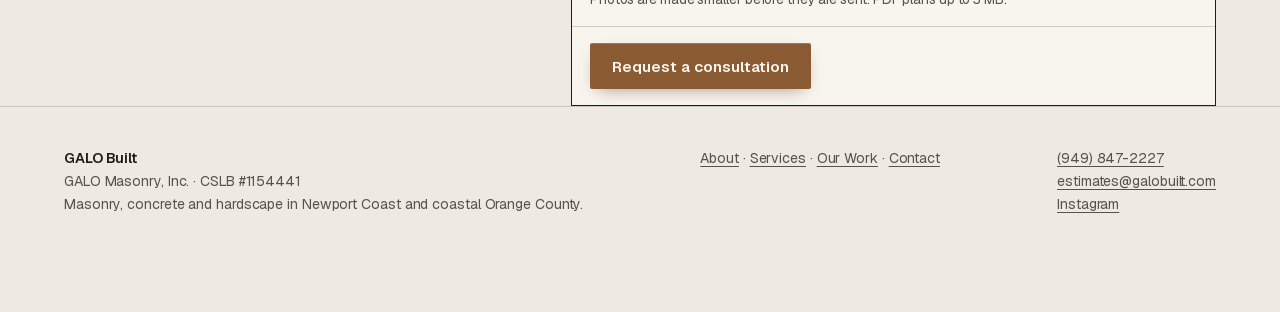
==== commit 42f0d862: "Speed: a 1400 wide size for each hero photo, so phones stop loading the biggest one Co-Authored-By: " ====
--- a/index.html
+++ b/index.html
@@ -28,7 +28,7 @@
   @font-face { font-family: 'Archivo'; font-style: normal; font-weight: 400 900; font-stretch: 62% 125%; font-display: swap; src: url(assets/fonts/archivo-latin.woff2) format('woff2'); unicode-range: U+0000-00FF, U+0131, U+0152-0153, U+02BB-02BC, U+02C6, U+02DA, U+02DC, U+0304, U+0308, U+0329, U+2000-206F, U+20AC, U+2122, U+2191, U+2193, U+2212, U+2215, U+FEFF, U+FFFD; }
   @font-face { font-family: 'Geist'; font-style: normal; font-weight: 400 600; font-display: swap; src: url(assets/fonts/geist-latin.woff2) format('woff2'); unicode-range: U+0000-00FF, U+0131, U+0152-0153, U+02BB-02BC, U+02C6, U+02DA, U+02DC, U+0304, U+0308, U+0329, U+2000-206F, U+20AC, U+2122, U+2191, U+2193, U+2212, U+2215, U+FEFF, U+FFFD; }
 </style>
-<link rel="preload" as="image" href="assets/galo/hvhs-courtyard-s.webp" imagesrcset="assets/galo/hvhs-courtyard-s.webp 900w, assets/galo/hvhs-courtyard.webp 2400w" imagesizes="100vw" fetchpriority="high">
+<link rel="preload" as="image" href="assets/galo/hvhs-courtyard-s.webp" imagesrcset="assets/galo/hvhs-courtyard-s.webp 900w, assets/galo/hvhs-courtyard-m.webp 1400w, assets/galo/hvhs-courtyard.webp 2400w" imagesizes="100vw" fetchpriority="high">
 <link rel="stylesheet" href="scrollcraft.css">
 <link rel="stylesheet" href="site.css">
 <script type="application/ld+json">
@@ -202,7 +202,7 @@
   <!-- A-0 COVER: pinned layered hero. Back photo, drafting lines, stone course in front. -->
   <section class="cover" id="cover" data-sheet="A-0" data-sheet-name="Cover" data-sc-act="pin" data-sc-span="1.7">
     <div data-sc-stage>
-      <img class="cover__back" fetchpriority="high" decoding="async" src="assets/galo/hvhs-courtyard.webp" srcset="assets/galo/hvhs-courtyard-s.webp 900w, assets/galo/hvhs-courtyard.webp 2400w" sizes="100vw" width="2400" height="1600" alt="Pool and pale stone deck beside a planted garden wall at a modern home in Corona del Mar">
+      <img class="cover__back" fetchpriority="high" decoding="async" src="assets/galo/hvhs-courtyard.webp" srcset="assets/galo/hvhs-courtyard-s.webp 900w, assets/galo/hvhs-courtyard-m.webp 1400w, assets/galo/hvhs-courtyard.webp 2400w" sizes="100vw" width="2400" height="1600" alt="Pool and pale stone deck beside a planted garden wall at a modern home in Corona del Mar">
       <svg class="cover__draft" viewBox="0 0 1600 900" preserveAspectRatio="xMidYMid slice" aria-hidden="true">
         <line pathLength="1" x1="1000" y1="392" x2="1560" y2="392"/>
         <line pathLength="1" x1="1000" y1="378" x2="1000" y2="406"/>
@@ -398,17 +398,17 @@
             <div class="field"><label for="f-city">Project location</label><input id="f-city" name="city" autocomplete="address-level2" placeholder="Newport Beach"></div>
             <fieldset class="field field--full"><legend>I am a</legend>
               <div class="chips">
-                <label><input type="radio" name="who" value="Homeowner" checked><span>Homeowner</span></label>
-                <label><input type="radio" name="who" value="Custom homebuilder"><span>Custom homebuilder</span></label>
-                <label><input type="radio" name="who" value="General contractor"><span>General contractor</span></label>
+                <label><input type="radio" name="who" value="Homeowner" checked><span data-k="index-89">Homeowner</span></label>
+                <label><input type="radio" name="who" value="Custom homebuilder"><span data-k="index-90">Custom homebuilder</span></label>
+                <label><input type="radio" name="who" value="General contractor"><span data-k="index-91">General contractor</span></label>
               </div>
             </fieldset>
             <fieldset class="field field--full"><legend>Work needed</legend>
               <div class="chips">
-                <label><input type="checkbox" name="work" value="Masonry and stonework"><span>Masonry and stonework</span></label>
-                <label><input type="checkbox" name="work" value="Concrete"><span>Concrete</span></label>
-                <label><input type="checkbox" name="work" value="Pavers and hardscape"><span>Pavers and hardscape</span></label>
-                <label><input type="checkbox" name="work" value="Outdoor living"><span>Outdoor living</span></label>
+                <label><input type="checkbox" name="work" value="Masonry and stonework"><span data-k="index-92">Masonry and stonework</span></label>
+                <label><input type="checkbox" name="work" value="Concrete"><span data-k="index-93">Concrete</span></label>
+                <label><input type="checkbox" name="work" value="Pavers and hardscape"><span data-k="index-94">Pavers and hardscape</span></label>
+                <label><input type="checkbox" name="work" value="Outdoor living"><span data-k="index-95">Outdoor living</span></label>
               </div>
             </fieldset>
             <div class="field field--full"><label for="f-msg">About the project</label><textarea id="f-msg" name="message" placeholder="What you have in mind, the rough size, and when you would like to start."></textarea></div>
@@ -438,7 +438,7 @@
 
 <div class="titleblock">
   <span class="titleblock__sheet">A-0</span>
-  <button aria-expanded="false" aria-label="Open sheet index"><span class="titleblock__name">Cover</span><span class="titleblock__proj">GALO Built · Sheet index</span></button>
+  <button aria-expanded="false"><span class="titleblock__name">Cover</span><span class="titleblock__proj">GALO Built · Sheet index</span></button>
   <ul class="sheets"></ul>
 </div>
 
